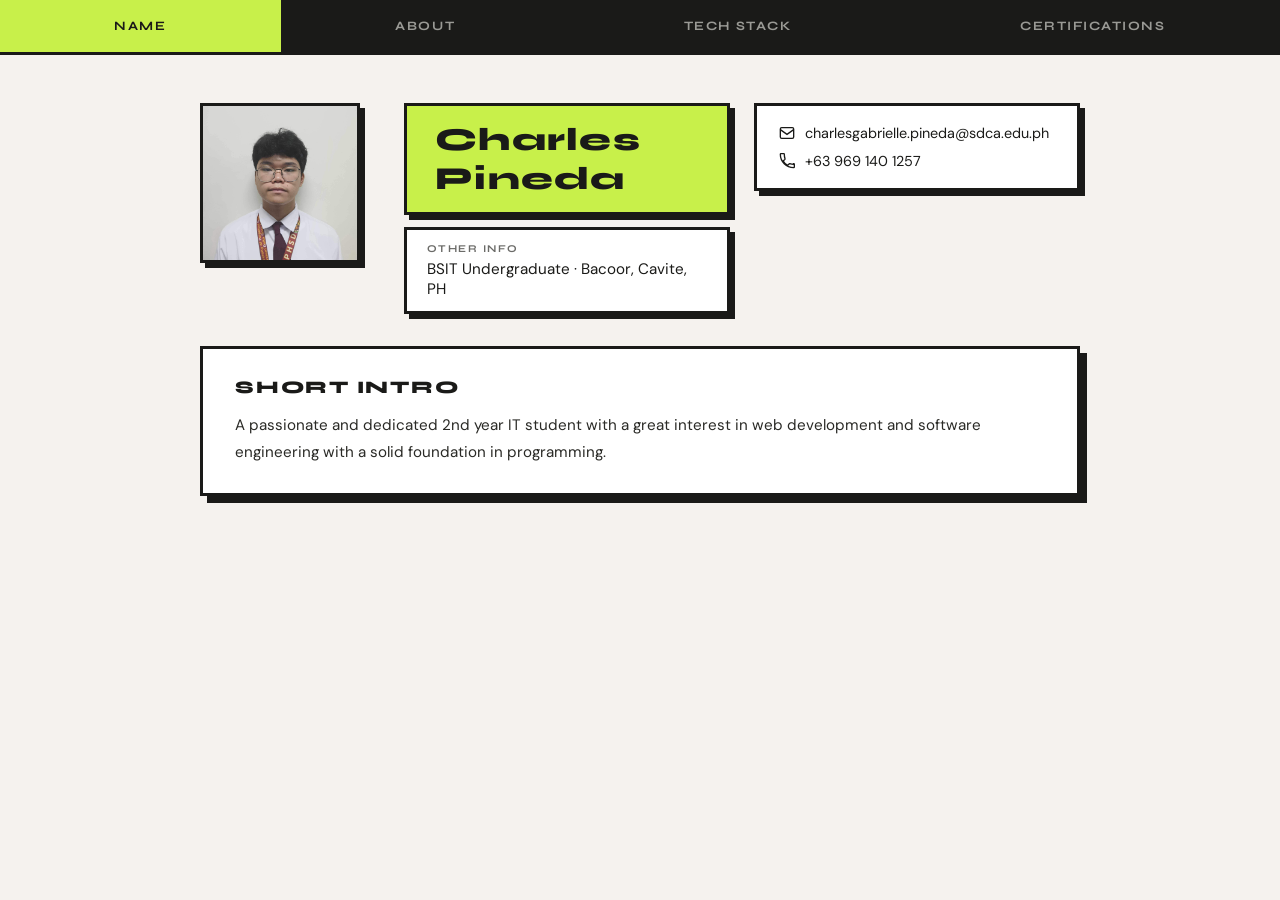
==== index.html @ b673ddb1 "Placing temporary placeholders for each file" ====
<!DOCTYPE html>
<html lang="en">
<head>
  <meta charset="UTF-8" />
  <meta name="viewport" content="width=device-width, initial-scale=1.0"/>
  <title>Charles Pineda | Portfolio</title>
  <link href="https://fonts.googleapis.com/css2?family=Syne:wght@400;600;700;800&family=DM+Sans:wght@300;400;500&display=swap" rel="stylesheet"/>
  <style>
    *, *::before, *::after { box-sizing: border-box; margin: 0; padding: 0; }

    :root {
      --bg: #f5f2ee;
      --ink: #1a1a18;
      --accent: #c8f04a;
      --accent2: #ff6b35;
      --card-bg: #ffffff;
      --border: #1a1a18;
      --muted: #6b6b68;
      --shadow: 5px 5px 0px #1a1a18;
    }

    body {
      font-family: 'DM Sans', sans-serif;
      background: var(--bg);
      color: var(--ink);
      min-height: 100vh;
    }

    /* NAV */
    nav {
      background: var(--ink);
      border-bottom: 3px solid var(--ink);
      display: flex;
      flex-wrap: wrap; /* ← allows wrapping on small screens */
      position: sticky;
      top: 0;
      z-index: 100;
    }

    nav a {
      font-family: 'Syne', sans-serif;
      font-weight: 700;
      font-size: 0.8rem;
      letter-spacing: 0.12em;
      text-transform: uppercase;
      background: none;
      border: none;
      color: #9a9a95;
      padding: 18px 32px;
      cursor: pointer;
      transition: background 0.2s, color 0.2s;
      position: relative;
      text-decoration: none;
      display: inline-block;
      flex: 1 1 auto; /* ← links grow/shrink evenly */
      text-align: center;
    }

    nav a::after {
      content: '';
      position: absolute;
      bottom: 0; left: 0; right: 0;
      height: 3px;
      background: var(--accent);
      transform: scaleX(0);
      transition: transform 0.2s;
    }

    nav a:hover { color: #ffffff; }
    nav a:hover::after { transform: scaleX(1); }

    nav a.active {
      color: var(--ink);
      background: var(--accent);
    }
    nav a.active::after { display: none; }

    /* PAGES */
    .page { display: none; padding: 48px 40px; max-width: 960px; margin: 0 auto; }
    .page.active { display: block; animation: fadeUp 0.35s ease; }

    @keyframes fadeUp {
      from { opacity: 0; transform: translateY(16px); }
      to   { opacity: 1; transform: translateY(0); }
    }

    /* PROFILE HEADER */
    .profile-header {
      display: grid;
      grid-template-columns: 180px 1fr 1fr;
      gap: 24px;
      align-items: start;
      margin-bottom: 32px;
    }

    .photo-box {
      width: 160px;
      height: 160px;
      border: 3px solid var(--border);
      background: #ddd;
      position: relative;
      overflow: hidden;
      box-shadow: var(--shadow);
    }

    .photo-box img {
      width: 100%; height: 100%;
      object-fit: cover;
      display: block;
    }

    .photo-placeholder {
      width: 100%; height: 100%;
      display: flex; align-items: center; justify-content: center;
      background: #e5e2de;
    }

    .photo-placeholder svg { width: 80px; height: 80px; opacity: 0.35; }

    .name-block {
      display: flex;
      flex-direction: column;
      gap: 12px;
    }

    .name-pill {
      background: var(--accent);
      border: 3px solid var(--border);
      box-shadow: var(--shadow);
      padding: 14px 28px;
      display: inline-block;
    }

    .name-pill h1 {
      font-family: 'Syne', sans-serif;
      font-weight: 800;
      font-size: 2rem;
      letter-spacing: 0.04em;
    }

    .other-pill {
      border: 3px solid var(--border);
      background: var(--card-bg);
      padding: 12px 20px;
      box-shadow: var(--shadow);
    }

    .other-pill .label {
      font-family: 'Syne', sans-serif;
      font-weight: 700;
      font-size: 0.65rem;
      letter-spacing: 0.14em;
      text-transform: uppercase;
      color: var(--muted);
      margin-bottom: 4px;
    }

    .other-pill p { font-size: 0.95rem; }

    .contact-card {
      border: 3px solid var(--border);
      background: var(--card-bg);
      box-shadow: var(--shadow);
      padding: 18px 22px;
      display: flex;
      flex-direction: column;
      gap: 10px;
    }

    .contact-row {
      display: flex;
      align-items: center;
      gap: 10px;
      font-size: 0.9rem;
    }

    .contact-row svg { flex-shrink: 0; }

    /* INTRO */
    .intro-box {
      border: 3px solid var(--border);
      background: var(--card-bg);
      box-shadow: 7px 7px 0px var(--ink);
      padding: 28px 32px;
      margin-bottom: 0;
    }

    .intro-box h2 {
      font-family: 'Syne', sans-serif;
      font-weight: 800;
      font-size: 1.1rem;
      letter-spacing: 0.1em;
      text-transform: uppercase;
      margin-bottom: 14px;
    }

    .intro-box p {
      font-size: 0.95rem;
      line-height: 1.75;
      color: #2a2a26;
    }

    /* SECTION TITLES */
    .section-title {
      font-family: 'Syne', sans-serif;
      font-weight: 800;
      font-size: 1.05rem;
      letter-spacing: 0.1em;
      text-transform: uppercase;
      border-bottom: 3px solid var(--border);
      padding-bottom: 10px;
      margin-bottom: 24px;
    }

    /* STACK GRID */
    .stack-grid {
      display: grid;
      grid-template-columns: repeat(auto-fill, minmax(120px, 1fr));
      gap: 14px;
      margin-bottom: 32px;
    }

    .stack-item {
      border: 3px solid var(--border);
      background: var(--card-bg);
      box-shadow: 4px 4px 0 var(--border);
      padding: 16px 12px;
      text-align: center;
      font-family: 'Syne', sans-serif;
      font-weight: 700;
      font-size: 0.78rem;
      letter-spacing: 0.08em;
      transition: transform 0.15s, box-shadow 0.15s;
    }

    .stack-item:hover {
      transform: translate(-2px, -2px);
      box-shadow: 6px 6px 0 var(--border);
    }

    .stack-icon { font-size: 1.6rem; margin-bottom: 6px; }

    /* CERTS */
    .cert-list { display: flex; flex-direction: column; gap: 16px; }

    .cert-card {
      border: 3px solid var(--border);
      background: var(--card-bg);
      box-shadow: 5px 5px 0 var(--border);
      padding: 20px 24px;
      display: flex;
      align-items: center;
      gap: 18px;
      transition: transform 0.15s;
    }

    .cert-card:hover { transform: translate(-2px, -2px); }

    .cert-badge {
      width: 48px; height: 48px;
      background: var(--accent);
      border: 2px solid var(--border);
      display: flex; align-items: center; justify-content: center;
      font-size: 1.4rem;
      flex-shrink: 0;
    }

    .cert-info h3 {
      font-family: 'Syne', sans-serif;
      font-weight: 700;
      font-size: 0.95rem;
      margin-bottom: 3px;
    }

    .cert-info p { font-size: 0.82rem; color: var(--muted); }

    /* ABOUT GRID */
    .about-grid {
      display: grid;
      grid-template-columns: 1fr 1fr;
      gap: 20px;
    }

    .about-card {
      border: 3px solid var(--border);
      background: var(--card-bg);
      box-shadow: 5px 5px 0 var(--border);
      padding: 24px;
    }

    .about-card h3 {
      font-family: 'Syne', sans-serif;
      font-weight: 700;
      font-size: 0.85rem;
      letter-spacing: 0.1em;
      text-transform: uppercase;
      color: var(--muted);
      margin-bottom: 10px;
    }

    .about-card p { font-size: 0.92rem; line-height: 1.7; }

    .highlight-block {
      border: 3px solid var(--border);
      background: var(--accent);
      box-shadow: 5px 5px 0 var(--border);
      padding: 24px;
      margin-bottom: 20px;
    }

    .highlight-block p {
      font-family: 'Syne', sans-serif;
      font-weight: 600;
      font-size: 1.1rem;
      line-height: 1.6;
    }

    /* =====================
       MOBILE BREAKPOINTS
    ===================== */

    /* Tablet / mid-size */
    @media (max-width: 760px) {
      .profile-header {
        grid-template-columns: 1fr 1fr;
        grid-template-rows: auto auto;
      }

      .photo-box {
        grid-column: 1 / -1; /* full width on its own row */
        width: 120px;
        height: 120px;
      }

      .name-pill h1 { font-size: 1.6rem; }
      .page { padding: 32px 24px; }
      .about-grid { grid-template-columns: 1fr; }
    }

    /* Phone */
    @media (max-width: 540px) {
      .profile-header {
        grid-template-columns: 1fr;
      }

      .photo-box {
        width: 110px;
        height: 110px;
      }

      .name-pill h1 { font-size: 1.35rem; }
      .name-pill { padding: 10px 16px; }
      .other-pill { padding: 10px 14px; }

      .contact-card { padding: 14px 16px; }
      .contact-row { font-size: 0.82rem; word-break: break-all; }

      .intro-box { padding: 20px 18px; }
      .page { padding: 20px 14px; }

      nav a {
        padding: 14px 12px;
        font-size: 0.7rem;
        letter-spacing: 0.07em;
      }

      .stack-grid {
        grid-template-columns: repeat(auto-fill, minmax(90px, 1fr));
        gap: 10px;
      }

      .cert-card { padding: 14px 16px; gap: 12px; }
      .cert-info h3 { font-size: 0.88rem; }

      .highlight-block p { font-size: 0.95rem; }
    }

    [contenteditable]:focus { outline: 3px dashed var(--accent2); outline-offset: 2px; }
  </style>
</head>
<body>

  <nav role="navigation">
    <a href="#" class="active">Name</a>
    <a href="about.html">About</a>
    <a href="techstack.html">Tech Stack</a>
    <a href="certification.html">Certifications</a>
  </nav>

  <div class="page active">
    <div class="profile-header">

      <div class="photo-box">
        <img src="aaaadsdw.jfif" alt="Profile photo">
      </div>

      <div class="name-block">
        <div class="name-pill">
          <h1>Charles Pineda</h1>
        </div>
        <div class="other-pill">
          <div class="label">Other Info</div>
          <p>BSIT Undergraduate · Bacoor, Cavite, PH</p>
        </div>
      </div>

      <div class="contact-card">
        <div class="contact-row">
          <svg width="16" height="16" fill="none" viewBox="0 0 24 24" stroke="#1a1a18" stroke-width="2">
            <rect x="2" y="4" width="20" height="16" rx="2"/><path d="M2 7l10 7 10-7"/>
          </svg>
          <span>charlesgabrielle.pineda@sdca.edu.ph</span>
        </div>
        <div class="contact-row">
          <svg width="16" height="16" fill="none" viewBox="0 0 24 24" stroke="#1a1a18" stroke-width="2">
            <path d="M22 16.9a19.2 19.2 0 01-5.7-.9 1 1 0 00-.9.2l-2.4 2.4a15.1 15.1 0 01-6.6-6.6l2.4-2.4a1 1 0 00.2-.9A19.2 19.2 0 018 2a1 1 0 00-1-1H3a1 1 0 00-1 1 20 20 0 0020 20 1 1 0 001-1v-4a1 1 0 00-1-1z"/>
          </svg>
          <span>+63 969 140 1257</span>
        </div>
      </div>

    </div>

    <div class="intro-box">
      <h2>Short Intro</h2>
      <p>
        A passionate and dedicated 2nd year IT student with a great interest in web development and software engineering with a solid foundation in programming.
      </p>
    </div>
  </div>

</body>
</html>
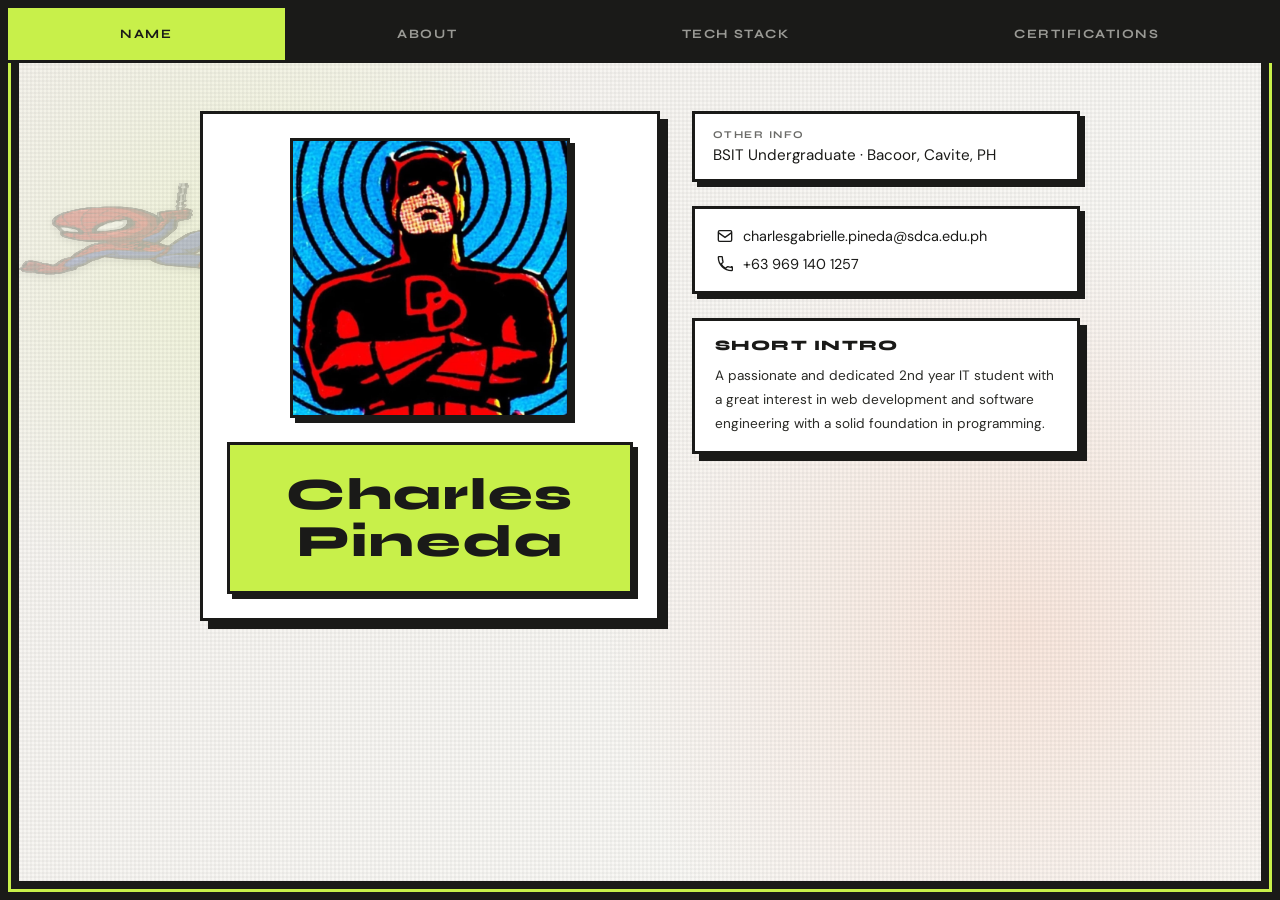
==== commit e29b729e: "change page layouts and added background animation" ====
--- a/index.html
+++ b/index.html
@@ -21,9 +21,27 @@
 
     body {
       font-family: 'DM Sans', sans-serif;
-      background: var(--bg);
+      background: 
+        repeating-linear-gradient(0deg, transparent, transparent 2px, rgba(0,0,0,0.03) 2px, rgba(0,0,0,0.03) 4px),
+        repeating-linear-gradient(90deg, transparent, transparent 2px, rgba(0,0,0,0.03) 2px, rgba(0,0,0,0.03) 4px),
+        radial-gradient(circle at 20% 30%, rgba(200,240,74,0.15), transparent 30%),
+        radial-gradient(circle at 80% 70%, rgba(255,107,53,0.12), transparent 35%),
+        linear-gradient(135deg, #f5f2ee 0%, #fafaf7 100%);
+      background-size: 100% 100%, 100% 100%, 100% 100%, 100% 100%, 100% 100%;
       color: var(--ink);
       min-height: 100vh;
+      overflow-x: hidden;
+      position: relative;
+      border: 8px solid var(--ink);
+      box-shadow: inset 0 0 0 3px var(--accent), inset 0 0 0 11px var(--ink);
+    }
+
+
+
+    nav,
+    .page {
+      position: relative;
+      z-index: 1;
     }
 
     /* NAV */
@@ -31,7 +49,7 @@
       background: var(--ink);
       border-bottom: 3px solid var(--ink);
       display: flex;
-      flex-wrap: wrap; /* ← allows wrapping on small screens */
+      flex-wrap: nowrap;
       position: sticky;
       top: 0;
       z-index: 100;
@@ -52,7 +70,7 @@
       position: relative;
       text-decoration: none;
       display: inline-block;
-      flex: 1 1 auto; /* ← links grow/shrink evenly */
+      flex: 1 1 auto; 
       text-align: center;
     }
 
@@ -87,15 +105,30 @@
     /* PROFILE HEADER */
     .profile-header {
       display: grid;
-      grid-template-columns: 180px 1fr 1fr;
+      grid-template-columns: minmax(320px, 460px) 1fr;
+      gap: 32px;
+      align-items: start;
+      margin-bottom: 40px;
+    }
+
+    .profile-sidebar,
+    .right-column {
+      display: flex;
+      flex-direction: column;
       gap: 24px;
-      align-items: start;
-      margin-bottom: 32px;
+    }
+
+    .profile-sidebar {
+      align-items: center;
+      padding: 24px;
+      background: var(--card-bg);
+      border: 3px solid var(--border);
+      box-shadow: 8px 8px 0 var(--border);
     }
 
     .photo-box {
-      width: 160px;
-      height: 160px;
+      width: 280px;
+      height: 280px;
       border: 3px solid var(--border);
       background: #ddd;
       position: relative;
@@ -115,33 +148,34 @@
       background: #e5e2de;
     }
 
-    .photo-placeholder svg { width: 80px; height: 80px; opacity: 0.35; }
-
-    .name-block {
-      display: flex;
-      flex-direction: column;
-      gap: 12px;
-    }
+    .photo-placeholder svg { width: 100px; height: 100px; opacity: 0.35; }
 
     .name-pill {
+      width: 100%;
+      min-width: 0;
+      text-align: center;
       background: var(--accent);
       border: 3px solid var(--border);
       box-shadow: var(--shadow);
-      padding: 14px 28px;
-      display: inline-block;
+      padding: 26px 26px;
+      margin-left: 0;
+      white-space: normal;
+      word-break: break-word;
     }
 
     .name-pill h1 {
       font-family: 'Syne', sans-serif;
       font-weight: 800;
-      font-size: 2rem;
+      font-size: 2.8rem;
+      line-height: 1.05;
       letter-spacing: 0.04em;
+      margin: 0;
     }
 
     .other-pill {
       border: 3px solid var(--border);
       background: var(--card-bg);
-      padding: 12px 20px;
+      padding: 14px 18px;
       box-shadow: var(--shadow);
     }
 
@@ -181,21 +215,23 @@
       border: 3px solid var(--border);
       background: var(--card-bg);
       box-shadow: 7px 7px 0px var(--ink);
-      padding: 28px 32px;
+      padding: 16px 20px;
       margin-bottom: 0;
+      width: 100%;
+      margin-left: 0;
     }
 
     .intro-box h2 {
       font-family: 'Syne', sans-serif;
       font-weight: 800;
-      font-size: 1.1rem;
+      font-size: 0.9rem;
       letter-spacing: 0.1em;
       text-transform: uppercase;
-      margin-bottom: 14px;
+      margin-bottom: 10px;
     }
 
     .intro-box p {
-      font-size: 0.95rem;
+      font-size: 0.85rem;
       line-height: 1.75;
       color: #2a2a26;
     }
@@ -322,17 +358,34 @@
     /* Tablet / mid-size */
     @media (max-width: 760px) {
       .profile-header {
-        grid-template-columns: 1fr 1fr;
-        grid-template-rows: auto auto;
+        grid-template-columns: 1fr;
+        grid-template-rows: none;
+        justify-items: center;
+      }
+
+      .profile-sidebar,
+      .info-column,
+      .right-column {
+        align-items: center;
+        width: 100%;
+        max-width: 560px;
+        margin: 0 auto;
       }
 
       .photo-box {
-        grid-column: 1 / -1; /* full width on its own row */
-        width: 120px;
-        height: 120px;
-      }
-
-      .name-pill h1 { font-size: 1.6rem; }
+        width: 180px;
+        height: 180px;
+      }
+
+      .name-pill,
+      .other-pill,
+      .contact-card,
+      .intro-box {
+        width: 100%;
+        max-width: 100%;
+      }
+
+      .name-pill h1 { font-size: 2rem; }
       .page { padding: 32px 24px; }
       .about-grid { grid-template-columns: 1fr; }
     }
@@ -341,21 +394,42 @@
     @media (max-width: 540px) {
       .profile-header {
         grid-template-columns: 1fr;
+        justify-items: center;
+      }
+
+      .profile-sidebar,
+      .info-column,
+      .right-column {
+        align-items: center;
+        width: 100%;
+        max-width: 520px;
+        margin: 0 auto;
       }
 
       .photo-box {
-        width: 110px;
-        height: 110px;
-      }
-
-      .name-pill h1 { font-size: 1.35rem; }
-      .name-pill { padding: 10px 16px; }
-      .other-pill { padding: 10px 14px; }
+        width: 150px;
+        height: 150px;
+      }
+
+      .name-pill,
+      .other-pill,
+      .contact-card,
+      .intro-box {
+        width: 100%;
+        max-width: 100%;
+      }
+
+      .name-pill {
+        padding: 14px 18px;
+      }
+
+      .name-pill h1 { font-size: 1.9rem; }
+      .other-pill { padding: 12px 14px; }
 
       .contact-card { padding: 14px 16px; }
       .contact-row { font-size: 0.82rem; word-break: break-all; }
 
-      .intro-box { padding: 20px 18px; }
+      .intro-box { padding: 14px 16px; }
       .page { padding: 20px 14px; }
 
       nav a {
@@ -376,7 +450,21 @@
     }
 
     [contenteditable]:focus { outline: 3px dashed var(--accent2); outline-offset: 2px; }
+
+    /* Spider-Man swinging across page */
+    .spider-swing {
+      animation: swingAcross 12s linear infinite;
+    }
+
+    @keyframes swingAcross {
+      0% { left: -350px; top: 10%; transform: rotate(-10deg) scaleX(1); }
+      25% { left: 20%; top: 15%; transform: rotate(5deg) scaleX(1); }
+      50% { left: 50%; top: 25%; transform: rotate(0deg) scaleX(1.1); }
+      75% { left: 80%; top: 18%; transform: rotate(-5deg) scaleX(1); }
+      100% { left: 110%; top: 10%; transform: rotate(-10deg) scaleX(1); }
+    }
   </style>
+
 </head>
 <body>
 
@@ -387,47 +475,54 @@
     <a href="certification.html">Certifications</a>
   </nav>
 
+<img src="spiderswing.svg" class="spider-swing" alt="Spider swinging animation" style="position: fixed; top: 20%; left: 0; width: 300px; height: 100px; pointer-events: none; opacity: 0.25; filter: drop-shadow(0 2px 4px rgba(0,0,0,0.3)); z-index: 0; animation: swingAcross 8s linear infinite; will-change: transform;">
+
+
   <div class="page active">
     <div class="profile-header">
 
-      <div class="photo-box">
-        <img src="aaaadsdw.jfif" alt="Profile photo">
-      </div>
-
-      <div class="name-block">
+      <div class="profile-sidebar">
+        <div class="photo-box">
+          <img src="daredeviill.jfif" alt="Profile photo">
+        </div>
         <div class="name-pill">
           <h1>Charles Pineda</h1>
         </div>
+      </div>
+
+      <div class="right-column">
         <div class="other-pill">
           <div class="label">Other Info</div>
           <p>BSIT Undergraduate · Bacoor, Cavite, PH</p>
         </div>
-      </div>
-
-      <div class="contact-card">
-        <div class="contact-row">
-          <svg width="16" height="16" fill="none" viewBox="0 0 24 24" stroke="#1a1a18" stroke-width="2">
-            <rect x="2" y="4" width="20" height="16" rx="2"/><path d="M2 7l10 7 10-7"/>
-          </svg>
-          <span>charlesgabrielle.pineda@sdca.edu.ph</span>
+
+        <div class="contact-card">
+          <div class="contact-row">
+            <svg width="16" height="16" fill="none" viewBox="0 0 24 24" stroke="#1a1a18" stroke-width="2">
+              <rect x="2" y="4" width="20" height="16" rx="2"/><path d="M2 7l10 7 10-7"/>
+            </svg>
+            <span>charlesgabrielle.pineda@sdca.edu.ph</span>
+          </div>
+          <div class="contact-row">
+            <svg width="16" height="16" fill="none" viewBox="0 0 24 24" stroke="#1a1a18" stroke-width="2">
+              <path d="M22 16.9a19.2 19.2 0 01-5.7-.9 1 1 0 00-.9.2l-2.4 2.4a15.1 15.1 0 01-6.6-6.6l2.4-2.4a1 1 0 00.2-.9A19.2 19.2 0 018 2a1 1 0 00-1-1H3a1 1 0 00-1 1 20 20 0 0020 20 1 1 0 001-1v-4a1 1 0 00-1-1z"/>
+            </svg>
+            <span>+63 969 140 1257</span>
+          </div>
         </div>
-        <div class="contact-row">
-          <svg width="16" height="16" fill="none" viewBox="0 0 24 24" stroke="#1a1a18" stroke-width="2">
-            <path d="M22 16.9a19.2 19.2 0 01-5.7-.9 1 1 0 00-.9.2l-2.4 2.4a15.1 15.1 0 01-6.6-6.6l2.4-2.4a1 1 0 00.2-.9A19.2 19.2 0 018 2a1 1 0 00-1-1H3a1 1 0 00-1 1 20 20 0 0020 20 1 1 0 001-1v-4a1 1 0 00-1-1z"/>
-          </svg>
-          <span>+63 969 140 1257</span>
+
+        <div class="intro-box">
+          <h2>Short Intro</h2>
+          <p>
+            A passionate and dedicated 2nd year IT student with a great interest in web development and software engineering with a solid foundation in programming.
+          </p>
         </div>
       </div>
 
     </div>
 
-    <div class="intro-box">
-      <h2>Short Intro</h2>
-      <p>
-        A passionate and dedicated 2nd year IT student with a great interest in web development and software engineering with a solid foundation in programming.
-      </p>
-    </div>
   </div>
+
 
 </body>
 </html>
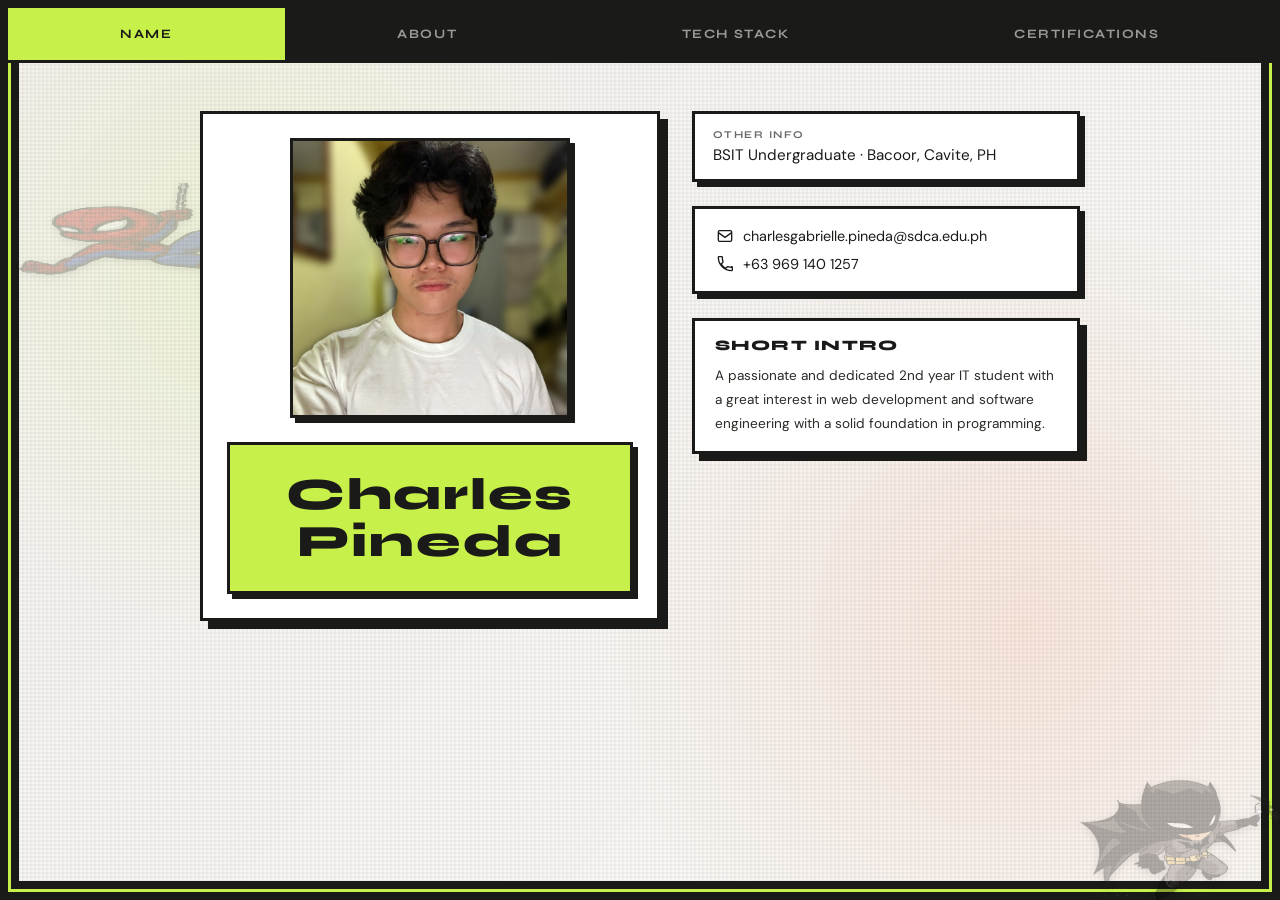
==== commit 1e54fc7f: "information and additional icons" ====
--- a/index.html
+++ b/index.html
@@ -5,466 +5,7 @@
   <meta name="viewport" content="width=device-width, initial-scale=1.0"/>
   <title>Charles Pineda | Portfolio</title>
   <link href="https://fonts.googleapis.com/css2?family=Syne:wght@400;600;700;800&family=DM+Sans:wght@300;400;500&display=swap" rel="stylesheet"/>
-  <style>
-    *, *::before, *::after { box-sizing: border-box; margin: 0; padding: 0; }
-
-    :root {
-      --bg: #f5f2ee;
-      --ink: #1a1a18;
-      --accent: #c8f04a;
-      --accent2: #ff6b35;
-      --card-bg: #ffffff;
-      --border: #1a1a18;
-      --muted: #6b6b68;
-      --shadow: 5px 5px 0px #1a1a18;
-    }
-
-    body {
-      font-family: 'DM Sans', sans-serif;
-      background: 
-        repeating-linear-gradient(0deg, transparent, transparent 2px, rgba(0,0,0,0.03) 2px, rgba(0,0,0,0.03) 4px),
-        repeating-linear-gradient(90deg, transparent, transparent 2px, rgba(0,0,0,0.03) 2px, rgba(0,0,0,0.03) 4px),
-        radial-gradient(circle at 20% 30%, rgba(200,240,74,0.15), transparent 30%),
-        radial-gradient(circle at 80% 70%, rgba(255,107,53,0.12), transparent 35%),
-        linear-gradient(135deg, #f5f2ee 0%, #fafaf7 100%);
-      background-size: 100% 100%, 100% 100%, 100% 100%, 100% 100%, 100% 100%;
-      color: var(--ink);
-      min-height: 100vh;
-      overflow-x: hidden;
-      position: relative;
-      border: 8px solid var(--ink);
-      box-shadow: inset 0 0 0 3px var(--accent), inset 0 0 0 11px var(--ink);
-    }
-
-
-
-    nav,
-    .page {
-      position: relative;
-      z-index: 1;
-    }
-
-    /* NAV */
-    nav {
-      background: var(--ink);
-      border-bottom: 3px solid var(--ink);
-      display: flex;
-      flex-wrap: nowrap;
-      position: sticky;
-      top: 0;
-      z-index: 100;
-    }
-
-    nav a {
-      font-family: 'Syne', sans-serif;
-      font-weight: 700;
-      font-size: 0.8rem;
-      letter-spacing: 0.12em;
-      text-transform: uppercase;
-      background: none;
-      border: none;
-      color: #9a9a95;
-      padding: 18px 32px;
-      cursor: pointer;
-      transition: background 0.2s, color 0.2s;
-      position: relative;
-      text-decoration: none;
-      display: inline-block;
-      flex: 1 1 auto; 
-      text-align: center;
-    }
-
-    nav a::after {
-      content: '';
-      position: absolute;
-      bottom: 0; left: 0; right: 0;
-      height: 3px;
-      background: var(--accent);
-      transform: scaleX(0);
-      transition: transform 0.2s;
-    }
-
-    nav a:hover { color: #ffffff; }
-    nav a:hover::after { transform: scaleX(1); }
-
-    nav a.active {
-      color: var(--ink);
-      background: var(--accent);
-    }
-    nav a.active::after { display: none; }
-
-    /* PAGES */
-    .page { display: none; padding: 48px 40px; max-width: 960px; margin: 0 auto; }
-    .page.active { display: block; animation: fadeUp 0.35s ease; }
-
-    @keyframes fadeUp {
-      from { opacity: 0; transform: translateY(16px); }
-      to   { opacity: 1; transform: translateY(0); }
-    }
-
-    /* PROFILE HEADER */
-    .profile-header {
-      display: grid;
-      grid-template-columns: minmax(320px, 460px) 1fr;
-      gap: 32px;
-      align-items: start;
-      margin-bottom: 40px;
-    }
-
-    .profile-sidebar,
-    .right-column {
-      display: flex;
-      flex-direction: column;
-      gap: 24px;
-    }
-
-    .profile-sidebar {
-      align-items: center;
-      padding: 24px;
-      background: var(--card-bg);
-      border: 3px solid var(--border);
-      box-shadow: 8px 8px 0 var(--border);
-    }
-
-    .photo-box {
-      width: 280px;
-      height: 280px;
-      border: 3px solid var(--border);
-      background: #ddd;
-      position: relative;
-      overflow: hidden;
-      box-shadow: var(--shadow);
-    }
-
-    .photo-box img {
-      width: 100%; height: 100%;
-      object-fit: cover;
-      display: block;
-    }
-
-    .photo-placeholder {
-      width: 100%; height: 100%;
-      display: flex; align-items: center; justify-content: center;
-      background: #e5e2de;
-    }
-
-    .photo-placeholder svg { width: 100px; height: 100px; opacity: 0.35; }
-
-    .name-pill {
-      width: 100%;
-      min-width: 0;
-      text-align: center;
-      background: var(--accent);
-      border: 3px solid var(--border);
-      box-shadow: var(--shadow);
-      padding: 26px 26px;
-      margin-left: 0;
-      white-space: normal;
-      word-break: break-word;
-    }
-
-    .name-pill h1 {
-      font-family: 'Syne', sans-serif;
-      font-weight: 800;
-      font-size: 2.8rem;
-      line-height: 1.05;
-      letter-spacing: 0.04em;
-      margin: 0;
-    }
-
-    .other-pill {
-      border: 3px solid var(--border);
-      background: var(--card-bg);
-      padding: 14px 18px;
-      box-shadow: var(--shadow);
-    }
-
-    .other-pill .label {
-      font-family: 'Syne', sans-serif;
-      font-weight: 700;
-      font-size: 0.65rem;
-      letter-spacing: 0.14em;
-      text-transform: uppercase;
-      color: var(--muted);
-      margin-bottom: 4px;
-    }
-
-    .other-pill p { font-size: 0.95rem; }
-
-    .contact-card {
-      border: 3px solid var(--border);
-      background: var(--card-bg);
-      box-shadow: var(--shadow);
-      padding: 18px 22px;
-      display: flex;
-      flex-direction: column;
-      gap: 10px;
-    }
-
-    .contact-row {
-      display: flex;
-      align-items: center;
-      gap: 10px;
-      font-size: 0.9rem;
-    }
-
-    .contact-row svg { flex-shrink: 0; }
-
-    /* INTRO */
-    .intro-box {
-      border: 3px solid var(--border);
-      background: var(--card-bg);
-      box-shadow: 7px 7px 0px var(--ink);
-      padding: 16px 20px;
-      margin-bottom: 0;
-      width: 100%;
-      margin-left: 0;
-    }
-
-    .intro-box h2 {
-      font-family: 'Syne', sans-serif;
-      font-weight: 800;
-      font-size: 0.9rem;
-      letter-spacing: 0.1em;
-      text-transform: uppercase;
-      margin-bottom: 10px;
-    }
-
-    .intro-box p {
-      font-size: 0.85rem;
-      line-height: 1.75;
-      color: #2a2a26;
-    }
-
-    /* SECTION TITLES */
-    .section-title {
-      font-family: 'Syne', sans-serif;
-      font-weight: 800;
-      font-size: 1.05rem;
-      letter-spacing: 0.1em;
-      text-transform: uppercase;
-      border-bottom: 3px solid var(--border);
-      padding-bottom: 10px;
-      margin-bottom: 24px;
-    }
-
-    /* STACK GRID */
-    .stack-grid {
-      display: grid;
-      grid-template-columns: repeat(auto-fill, minmax(120px, 1fr));
-      gap: 14px;
-      margin-bottom: 32px;
-    }
-
-    .stack-item {
-      border: 3px solid var(--border);
-      background: var(--card-bg);
-      box-shadow: 4px 4px 0 var(--border);
-      padding: 16px 12px;
-      text-align: center;
-      font-family: 'Syne', sans-serif;
-      font-weight: 700;
-      font-size: 0.78rem;
-      letter-spacing: 0.08em;
-      transition: transform 0.15s, box-shadow 0.15s;
-    }
-
-    .stack-item:hover {
-      transform: translate(-2px, -2px);
-      box-shadow: 6px 6px 0 var(--border);
-    }
-
-    .stack-icon { font-size: 1.6rem; margin-bottom: 6px; }
-
-    /* CERTS */
-    .cert-list { display: flex; flex-direction: column; gap: 16px; }
-
-    .cert-card {
-      border: 3px solid var(--border);
-      background: var(--card-bg);
-      box-shadow: 5px 5px 0 var(--border);
-      padding: 20px 24px;
-      display: flex;
-      align-items: center;
-      gap: 18px;
-      transition: transform 0.15s;
-    }
-
-    .cert-card:hover { transform: translate(-2px, -2px); }
-
-    .cert-badge {
-      width: 48px; height: 48px;
-      background: var(--accent);
-      border: 2px solid var(--border);
-      display: flex; align-items: center; justify-content: center;
-      font-size: 1.4rem;
-      flex-shrink: 0;
-    }
-
-    .cert-info h3 {
-      font-family: 'Syne', sans-serif;
-      font-weight: 700;
-      font-size: 0.95rem;
-      margin-bottom: 3px;
-    }
-
-    .cert-info p { font-size: 0.82rem; color: var(--muted); }
-
-    /* ABOUT GRID */
-    .about-grid {
-      display: grid;
-      grid-template-columns: 1fr 1fr;
-      gap: 20px;
-    }
-
-    .about-card {
-      border: 3px solid var(--border);
-      background: var(--card-bg);
-      box-shadow: 5px 5px 0 var(--border);
-      padding: 24px;
-    }
-
-    .about-card h3 {
-      font-family: 'Syne', sans-serif;
-      font-weight: 700;
-      font-size: 0.85rem;
-      letter-spacing: 0.1em;
-      text-transform: uppercase;
-      color: var(--muted);
-      margin-bottom: 10px;
-    }
-
-    .about-card p { font-size: 0.92rem; line-height: 1.7; }
-
-    .highlight-block {
-      border: 3px solid var(--border);
-      background: var(--accent);
-      box-shadow: 5px 5px 0 var(--border);
-      padding: 24px;
-      margin-bottom: 20px;
-    }
-
-    .highlight-block p {
-      font-family: 'Syne', sans-serif;
-      font-weight: 600;
-      font-size: 1.1rem;
-      line-height: 1.6;
-    }
-
-    /* =====================
-       MOBILE BREAKPOINTS
-    ===================== */
-
-    /* Tablet / mid-size */
-    @media (max-width: 760px) {
-      .profile-header {
-        grid-template-columns: 1fr;
-        grid-template-rows: none;
-        justify-items: center;
-      }
-
-      .profile-sidebar,
-      .info-column,
-      .right-column {
-        align-items: center;
-        width: 100%;
-        max-width: 560px;
-        margin: 0 auto;
-      }
-
-      .photo-box {
-        width: 180px;
-        height: 180px;
-      }
-
-      .name-pill,
-      .other-pill,
-      .contact-card,
-      .intro-box {
-        width: 100%;
-        max-width: 100%;
-      }
-
-      .name-pill h1 { font-size: 2rem; }
-      .page { padding: 32px 24px; }
-      .about-grid { grid-template-columns: 1fr; }
-    }
-
-    /* Phone */
-    @media (max-width: 540px) {
-      .profile-header {
-        grid-template-columns: 1fr;
-        justify-items: center;
-      }
-
-      .profile-sidebar,
-      .info-column,
-      .right-column {
-        align-items: center;
-        width: 100%;
-        max-width: 520px;
-        margin: 0 auto;
-      }
-
-      .photo-box {
-        width: 150px;
-        height: 150px;
-      }
-
-      .name-pill,
-      .other-pill,
-      .contact-card,
-      .intro-box {
-        width: 100%;
-        max-width: 100%;
-      }
-
-      .name-pill {
-        padding: 14px 18px;
-      }
-
-      .name-pill h1 { font-size: 1.9rem; }
-      .other-pill { padding: 12px 14px; }
-
-      .contact-card { padding: 14px 16px; }
-      .contact-row { font-size: 0.82rem; word-break: break-all; }
-
-      .intro-box { padding: 14px 16px; }
-      .page { padding: 20px 14px; }
-
-      nav a {
-        padding: 14px 12px;
-        font-size: 0.7rem;
-        letter-spacing: 0.07em;
-      }
-
-      .stack-grid {
-        grid-template-columns: repeat(auto-fill, minmax(90px, 1fr));
-        gap: 10px;
-      }
-
-      .cert-card { padding: 14px 16px; gap: 12px; }
-      .cert-info h3 { font-size: 0.88rem; }
-
-      .highlight-block p { font-size: 0.95rem; }
-    }
-
-    [contenteditable]:focus { outline: 3px dashed var(--accent2); outline-offset: 2px; }
-
-    /* Spider-Man swinging across page */
-    .spider-swing {
-      animation: swingAcross 12s linear infinite;
-    }
-
-    @keyframes swingAcross {
-      0% { left: -350px; top: 10%; transform: rotate(-10deg) scaleX(1); }
-      25% { left: 20%; top: 15%; transform: rotate(5deg) scaleX(1); }
-      50% { left: 50%; top: 25%; transform: rotate(0deg) scaleX(1.1); }
-      75% { left: 80%; top: 18%; transform: rotate(-5deg) scaleX(1); }
-      100% { left: 110%; top: 10%; transform: rotate(-10deg) scaleX(1); }
-    }
-  </style>
-
+  <link rel="stylesheet" href="style.css" />
 </head>
 <body>
 
@@ -475,15 +16,25 @@
     <a href="certification.html">Certifications</a>
   </nav>
 
-<img src="spiderswing.svg" class="spider-swing" alt="Spider swinging animation" style="position: fixed; top: 20%; left: 0; width: 300px; height: 100px; pointer-events: none; opacity: 0.25; filter: drop-shadow(0 2px 4px rgba(0,0,0,0.3)); z-index: 0; animation: swingAcross 8s linear infinite; will-change: transform;">
+  <img
+    src="spiderswing.svg"
+    class="spider-swing"
+    alt="Spider swinging animation"
+    style="position: fixed; top: 20%; left: 0; width: 300px; height: 100px; pointer-events: none; opacity: 0.25; filter: drop-shadow(0 2px 4px rgba(0,0,0,0.3)); z-index: 0; animation: swingAcross 8s linear infinite; will-change: transform;"
+  />
 
+  <img
+    src="batman.svg"
+    class="batman-glide"
+    alt="Batman gliding"
+    style="position: fixed; bottom: 0; right: 0; width: 200px; height: 120px; pointer-events: none; opacity: 0.3; filter: drop-shadow(0 2px 4px rgba(0,0,0,0.3)); z-index: 0; will-change: transform;"
+  />
 
   <div class="page active">
     <div class="profile-header">
-
       <div class="profile-sidebar">
         <div class="photo-box">
-          <img src="daredeviill.jfif" alt="Profile photo">
+          <img src="dsadds (1).jpg" alt="Profile photo">
         </div>
         <div class="name-pill">
           <h1>Charles Pineda</h1>
@@ -523,6 +74,6 @@
 
   </div>
 
+</body>
+</html>
 
-</body>
-</html>
--- a/style.css
+++ b/style.css
@@ -0,0 +1,557 @@
+*, *::before, *::after { box-sizing: border-box; margin: 0; padding: 0; }
+
+html,
+body {
+  width: 100%;
+  min-height: 100%;
+  margin: 0;
+  padding: 0;
+  overflow-x: hidden;
+}
+
+canvas {
+  position: fixed !important;
+  top: 0;
+  left: 0;
+  width: 100% !important;
+  height: 100% !important;
+  z-index: 0 !important;
+}
+
+body > * {
+  position: relative;
+  z-index: 1;
+}
+
+:root {
+  --bg: #f5f2ee;
+  --ink: #1a1a18;
+  --accent: #c8f04a;
+  --accent2: #ff6b35;
+  --card-bg: #ffffff;
+  --border: #1a1a18;
+  --muted: #6b6b68;
+  --shadow: 5px 5px 0px #1a1a18;
+}
+
+body {
+  font-family: 'DM Sans', sans-serif;
+  background: 
+    repeating-linear-gradient(0deg, transparent, transparent 2px, rgba(0,0,0,0.03) 2px, rgba(0,0,0,0.03) 4px),
+    repeating-linear-gradient(90deg, transparent, transparent 2px, rgba(0,0,0,0.03) 2px, rgba(0,0,0,0.03) 4px),
+    radial-gradient(circle at 20% 30%, rgba(200,240,74,0.15), transparent 30%),
+    radial-gradient(circle at 80% 70%, rgba(255,107,53,0.12), transparent 35%),
+    linear-gradient(135deg, #f5f2ee 0%, #fafaf7 100%);
+  background-size: 100% 100%, 100% 100%, 100% 100%, 100% 100%, 100% 100%;
+  color: var(--ink);
+  min-height: 100vh;
+  overflow-x: hidden;
+  position: relative;
+  border: 8px solid var(--ink);
+  box-shadow: inset 0 0 0 3px var(--accent), inset 0 0 0 11px var(--ink);
+}
+
+nav,
+.page {
+  position: relative;
+  z-index: 1;
+}
+
+nav {
+  background: var(--ink);
+  border-bottom: 3px solid var(--ink);
+  display: flex;
+  flex-wrap: nowrap;
+  position: sticky;
+  top: 0;
+  z-index: 100;
+}
+
+nav a {
+  font-family: 'Syne', sans-serif;
+  font-weight: 700;
+  font-size: 0.8rem;
+  letter-spacing: 0.12em;
+  text-transform: uppercase;
+  background: none;
+  border: none;
+  color: #9a9a95;
+  padding: 18px 32px;
+  cursor: pointer;
+  transition: background 0.2s, color 0.2s;
+  position: relative;
+  text-decoration: none;
+  display: inline-block;
+  flex: 1 1 auto;
+  text-align: center;
+}
+
+nav a::after {
+  content: '';
+  position: absolute;
+  bottom: 0; left: 0; right: 0;
+  height: 3px;
+  background: var(--accent);
+  transform: scaleX(0);
+  transition: transform 0.2s;
+}
+
+nav a:hover { color: #ffffff; }
+nav a:hover::after { transform: scaleX(1); }
+
+nav a.active {
+  color: var(--ink);
+  background: var(--accent);
+}
+nav a.active::after { display: none; }
+
+.page { display: none; padding: 48px 40px; max-width: 960px; margin: 0 auto; }
+.page.active { display: block; animation: fadeUp 0.35s ease; }
+
+@keyframes fadeUp {
+  from { opacity: 0; transform: translateY(16px); }
+  to   { opacity: 1; transform: translateY(0); }
+}
+
+.section-title {
+  font-family: 'Syne', sans-serif;
+  font-weight: 800;
+  font-size: 1.05rem;
+  letter-spacing: 0.1em;
+  text-transform: uppercase;
+  border-bottom: 3px solid var(--border);
+  padding-bottom: 10px;
+  margin-bottom: 24px;
+}
+
+.stack-grid {
+  display: grid;
+  grid-template-columns: repeat(auto-fill, minmax(120px, 1fr));
+  gap: 14px;
+  margin-bottom: 32px;
+}
+
+.stack-item {
+  display: flex;
+  flex-direction: column;
+  align-items: center;
+  gap: 10px;
+  border: 3px solid var(--border);
+  background: var(--card-bg);
+  box-shadow: 4px 4px 0 var(--border);
+  padding: 16px 12px;
+  text-align: center;
+  font-family: 'Syne', sans-serif;
+  font-weight: 700;
+  font-size: 0.78rem;
+  letter-spacing: 0.08em;
+  transition: transform 0.15s, box-shadow 0.15s;
+}
+
+.stack-item:hover {
+  transform: translate(-2px, -2px);
+  box-shadow: 6px 6px 0 var(--border);
+}
+
+.stack-icon {
+  display: inline-flex;
+  align-items: center;
+  justify-content: center;
+  height: 40px;
+  width: 40px;
+}
+
+.stack-icon img {
+  max-width: 100%;
+  max-height: 100%;
+  display: block;
+  margin: 0 auto;
+}
+
+/* PROFILE HEADER */
+.profile-header {
+  display: grid;
+  grid-template-columns: minmax(320px, 460px) 1fr;
+  gap: 32px;
+  align-items: start;
+  margin-bottom: 40px;
+}
+
+.profile-sidebar,
+.right-column {
+  display: flex;
+  flex-direction: column;
+  gap: 24px;
+}
+
+.profile-sidebar {
+  align-items: center;
+  padding: 24px;
+  background: var(--card-bg);
+  border: 3px solid var(--border);
+  box-shadow: 8px 8px 0 var(--border);
+}
+
+.photo-box {
+  width: 280px;
+  height: 280px;
+  border: 3px solid var(--border);
+  background: #ddd;
+  position: relative;
+  overflow: hidden;
+  box-shadow: var(--shadow);
+}
+
+.photo-box img {
+  width: 100%; height: 100%;
+  object-fit: cover;
+  display: block;
+}
+
+.photo-placeholder {
+  width: 100%; height: 100%;
+  display: flex; align-items: center; justify-content: center;
+  background: #e5e2de;
+}
+
+.photo-placeholder svg { width: 100px; height: 100px; opacity: 0.35; }
+
+.name-pill {
+  width: 100%;
+  min-width: 0;
+  text-align: center;
+  background: var(--accent);
+  border: 3px solid var(--border);
+  box-shadow: var(--shadow);
+  padding: 26px 26px;
+  margin-left: 0;
+  white-space: normal;
+  word-break: break-word;
+}
+
+.name-pill h1 {
+  font-family: 'Syne', sans-serif;
+  font-weight: 800;
+  font-size: 2.8rem;
+  line-height: 1.05;
+  letter-spacing: 0.04em;
+  margin: 0;
+}
+
+.other-pill {
+  border: 3px solid var(--border);
+  background: var(--card-bg);
+  padding: 14px 18px;
+  box-shadow: var(--shadow);
+}
+
+.other-pill .label {
+  font-family: 'Syne', sans-serif;
+  font-weight: 700;
+  font-size: 0.65rem;
+  letter-spacing: 0.14em;
+  text-transform: uppercase;
+  color: var(--muted);
+  margin-bottom: 4px;
+}
+
+.other-pill p { font-size: 0.95rem; }
+
+.contact-card {
+  border: 3px solid var(--border);
+  background: var(--card-bg);
+  box-shadow: var(--shadow);
+  padding: 18px 22px;
+  display: flex;
+  flex-direction: column;
+  gap: 10px;
+}
+
+.contact-row {
+  display: flex;
+  align-items: center;
+  gap: 10px;
+  font-size: 0.9rem;
+}
+
+.contact-row svg { flex-shrink: 0; }
+
+/* INTRO */
+.intro-box {
+  border: 3px solid var(--border);
+  background: var(--card-bg);
+  box-shadow: 7px 7px 0px var(--ink);
+  padding: 16px 20px;
+  margin-bottom: 0;
+  width: 100%;
+  margin-left: 0;
+}
+
+.intro-box h2 {
+  font-family: 'Syne', sans-serif;
+  font-weight: 800;
+  font-size: 0.9rem;
+  letter-spacing: 0.1em;
+  text-transform: uppercase;
+  margin-bottom: 10px;
+}
+
+.intro-box p {
+  font-size: 0.85rem;
+  line-height: 1.75;
+  color: #2a2a26;
+}
+
+/* CERTS */
+.cert-list { display: flex; flex-direction: column; gap: 16px; }
+
+.cert-card,
+.cert-card:link,
+.cert-card:visited {
+  border: 3px solid var(--border);
+  background: var(--card-bg);
+  box-shadow: 5px 5px 0 var(--border);
+  padding: 20px 24px;
+  display: flex;
+  align-items: center;
+  gap: 18px;
+  transition: transform 0.15s;
+  color: inherit;
+  text-decoration: none;
+}
+
+.cert-card:hover { transform: translate(-2px, -2px); }
+
+.cert-badge {
+  width: 48px; height: 48px;
+  background: var(--accent);
+  border: 2px solid var(--border);
+  display: flex; align-items: center; justify-content: center;
+  font-size: 1.4rem;
+  flex-shrink: 0;
+}
+
+.cert-info h3 {
+  font-family: 'Syne', sans-serif;
+  font-weight: 700;
+  font-size: 0.95rem;
+  margin-bottom: 3px;
+}
+
+.cert-info p { font-size: 0.82rem; color: var(--muted); }
+
+/* ABOUT GRID */
+.about-grid {
+  display: grid;
+  grid-template-columns: 1fr 1fr;
+  gap: 20px;
+}
+
+.about-card {
+  background: transparent;
+  border: none;
+  box-shadow: none;
+  padding: 24px;
+}
+
+.about-card h3 {
+  font-family: 'Syne', sans-serif;
+  font-weight: 700;
+  font-size: 0.85rem;
+  letter-spacing: 0.1em;
+  text-transform: uppercase;
+  color: var(--muted);
+  margin-bottom: 10px;
+}
+
+.about-card p { font-size: 0.92rem; line-height: 1.7; }
+
+.highlight-block {
+  border: 3px solid var(--border);
+  background: var(--accent);
+  box-shadow: 5px 5px 0 var(--border);
+  padding: 24px;
+  margin-bottom: 20px;
+}
+
+.highlight-block p {
+  font-family: 'Syne', sans-serif;
+  font-weight: 600;
+  font-size: 1.1rem;
+  line-height: 1.6;
+}
+
+[contenteditable]:focus { outline: 3px dashed var(--accent2); outline-offset: 2px; }
+
+/* Spider-Man swinging across page */
+.spider-swing {
+  animation: swingAcross 12s linear infinite;
+}
+
+@keyframes swingAcross {
+  0% { left: -350px; top: 10%; transform: rotate(-10deg) scaleX(1); }
+  25% { left: 20%; top: 15%; transform: rotate(5deg) scaleX(1); }
+  50% { left: 50%; top: 25%; transform: rotate(0deg) scaleX(1.1); }
+  75% { left: 80%; top: 18%; transform: rotate(-5deg) scaleX(1); }
+  100% { left: 110%; top: 10%; transform: rotate(-10deg) scaleX(1); }
+}
+
+/* Batman gliding */
+.batman-glide {
+  animation: batmanGlide 7s linear infinite;
+}
+
+@keyframes batmanGlide {
+  0% { right: -350px; top: 10%; transform: rotate(-10deg) scaleX(-1); }
+  25% { right: 20%; top: 15%; transform: rotate(5deg) scaleX(-1); }
+  50% { right: 50%; top: 25%; transform: rotate(0deg) scaleX(-1.1); }
+  75% { right: 80%; top: 18%; transform: rotate(-5deg) scaleX(-1); }
+  100% { right: 110%; top: 10%; transform: rotate(-10deg) scaleX(-1); }
+}
+
+
+/* =====================
+   MOBILE BREAKPOINTS
+===================== */
+@media (max-width: 760px) {
+  .profile-header {
+    grid-template-columns: 1fr;
+    grid-template-rows: none;
+    justify-items: center;
+  }
+
+  .profile-sidebar,
+  .info-column,
+  .right-column {
+    align-items: center;
+    width: 100%;
+    max-width: 560px;
+    margin: 0 auto;
+  }
+
+  .photo-box {
+    width: 180px;
+    height: 180px;
+  }
+
+  .name-pill,
+  .other-pill,
+  .contact-card,
+  .intro-box {
+    width: 100%;
+    max-width: 100%;
+  }
+
+  .name-pill h1 { font-size: 2rem; }
+  .page { padding: 32px 24px; }
+  .about-grid { grid-template-columns: 1fr; }
+}
+
+@media (max-width: 600px) {
+  nav {
+    position: fixed;
+    top: 0;
+    left: 0;
+    width: 100%;
+    z-index: 1000;
+  }
+
+  body {
+    padding-top: 72px;
+  }
+
+  .page { padding: 24px 16px; }
+
+  nav a {
+    padding: 14px 12px;
+    font-size: 0.7rem;
+    letter-spacing: 0.07em;
+  }
+
+  .stack-grid {
+    grid-template-columns: repeat(auto-fill, minmax(90px, 1fr));
+    gap: 10px;
+    margin-bottom: 24px;
+  }
+
+  .stack-item {
+    padding: 14px 8px;
+    font-size: 0.72rem;
+  }
+
+  .stack-icon { font-size: 1.4rem; }
+
+  .cert-card {
+    padding: 14px 16px;
+    gap: 12px;
+  }
+
+  .cert-badge {
+    width: 40px;
+    height: 40px;
+    font-size: 1.2rem;
+  }
+
+  .cert-info h3 { font-size: 0.88rem; }
+  .cert-info p { font-size: 0.78rem; }
+
+  .section-title { font-size: 0.9rem; margin-bottom: 16px; }
+
+  .about-grid {
+    grid-template-columns: 1fr;
+  }
+
+  .highlight-block {
+    padding: 18px 16px;
+  }
+
+  .highlight-block p {
+    font-size: 0.95rem;
+  }
+
+  .about-card {
+    padding: 18px 16px;
+  }
+}
+
+@media (max-width: 540px) {
+  .profile-header {
+    grid-template-columns: 1fr;
+    justify-items: center;
+  }
+
+  .profile-sidebar,
+  .info-column,
+  .right-column {
+    align-items: center;
+    width: 100%;
+    max-width: 520px;
+    margin: 0 auto;
+  }
+
+  .photo-box {
+    width: 150px;
+    height: 150px;
+  }
+
+  .name-pill,
+  .other-pill,
+  .contact-card,
+  .intro-box {
+    width: 100%;
+    max-width: 100%;
+  }
+
+  .name-pill {
+    padding: 14px 18px;
+  }
+
+  .name-pill h1 { font-size: 1.9rem; }
+  .other-pill { padding: 12px 14px; }
+
+  .contact-card { padding: 14px 16px; }
+  .contact-row { font-size: 0.82rem; word-break: break-all; }
+
+  .intro-box { padding: 14px 16px; }
+  
+}
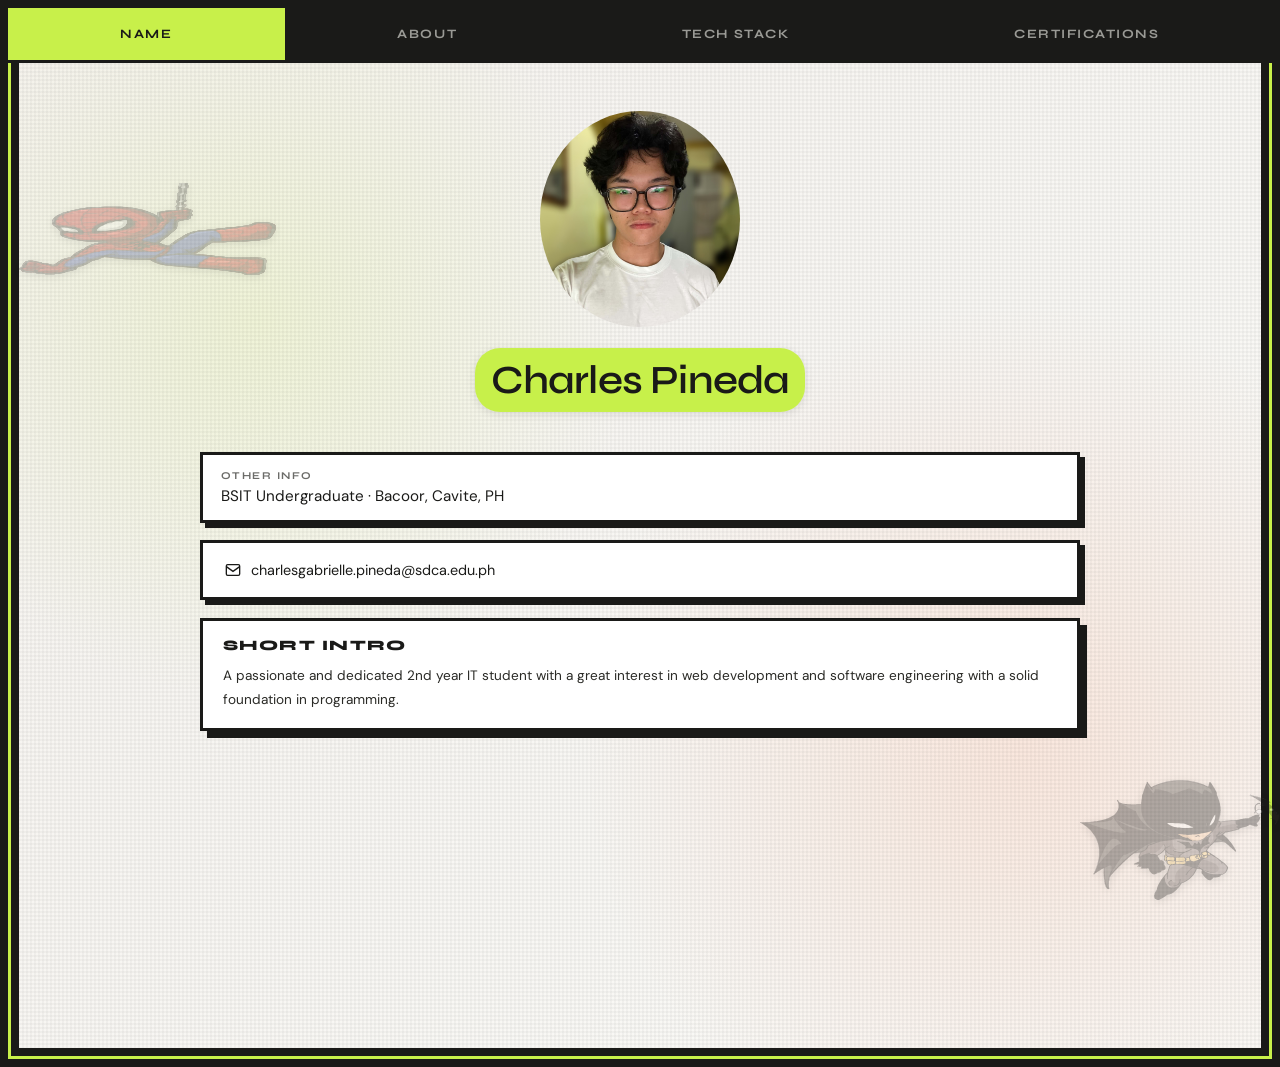
==== commit f308fc4f: "add animations to html and css files" ====
--- a/index.html
+++ b/index.html
@@ -54,12 +54,6 @@
             </svg>
             <span>charlesgabrielle.pineda@sdca.edu.ph</span>
           </div>
-          <div class="contact-row">
-            <svg width="16" height="16" fill="none" viewBox="0 0 24 24" stroke="#1a1a18" stroke-width="2">
-              <path d="M22 16.9a19.2 19.2 0 01-5.7-.9 1 1 0 00-.9.2l-2.4 2.4a15.1 15.1 0 01-6.6-6.6l2.4-2.4a1 1 0 00.2-.9A19.2 19.2 0 018 2a1 1 0 00-1-1H3a1 1 0 00-1 1 20 20 0 0020 20 1 1 0 001-1v-4a1 1 0 00-1-1z"/>
-            </svg>
-            <span>+63 969 140 1257</span>
-          </div>
         </div>
 
         <div class="intro-box">
--- a/style.css
+++ b/style.css
@@ -157,8 +157,8 @@
   display: inline-flex;
   align-items: center;
   justify-content: center;
-  height: 40px;
-  width: 40px;
+  height: 90px;
+  width: 90px;
 }
 
 .stack-icon img {
@@ -170,72 +170,55 @@
 
 /* PROFILE HEADER */
 .profile-header {
-  display: grid;
-  grid-template-columns: minmax(320px, 460px) 1fr;
-  gap: 32px;
-  align-items: start;
-  margin-bottom: 40px;
-}
-
-.profile-sidebar,
-.right-column {
   display: flex;
   flex-direction: column;
-  gap: 24px;
+  align-items: center; 
+  min-height: 100vh; 
 }
 
 .profile-sidebar {
-  align-items: center;
-  padding: 24px;
-  background: var(--card-bg);
-  border: 3px solid var(--border);
-  box-shadow: 8px 8px 0 var(--border);
+  display: flex;
+  flex-direction: column;
+  align-items: center; 
+  flex-shrink: 0; 
+  width: 100%;
+  max-width: 400px; 
 }
 
 .photo-box {
-  width: 280px;
-  height: 280px;
-  border: 3px solid var(--border);
-  background: #ddd;
-  position: relative;
+  flex-shrink: 0;
+  margin-bottom: 1rem;
+}
+
+.photo-box img {
+  width: 100%;
+  height: auto;
+  max-width: 200px; 
+  border-radius: 50%; 
+  object-fit: cover;
+}
+
+.name-pill {
+  flex-shrink: 0; 
+  text-align: center;
+  padding: 0.5rem 1rem;
+  background: rgba(255, 255, 255, 0.9); 
+  border-radius: 25px;
+  box-shadow: 0 2px 10px rgba(0, 0, 0, 0.1);
+  backdrop-filter: blur(10px); 
+  white-space: nowrap; 
+  margin-bottom: 10%;
+  background-color: #c7f04a;
+  font-family: 'Syne', sans-serif;
+}
+
+.name-pill h1 {
+  margin: 0;
+  font-size: clamp(1.5rem, 4vw, 2.5rem); /* Responsive font size */
+  font-weight: 600;
+  letter-spacing: -0.02em;
   overflow: hidden;
-  box-shadow: var(--shadow);
-}
-
-.photo-box img {
-  width: 100%; height: 100%;
-  object-fit: cover;
-  display: block;
-}
-
-.photo-placeholder {
-  width: 100%; height: 100%;
-  display: flex; align-items: center; justify-content: center;
-  background: #e5e2de;
-}
-
-.photo-placeholder svg { width: 100px; height: 100px; opacity: 0.35; }
-
-.name-pill {
-  width: 100%;
-  min-width: 0;
-  text-align: center;
-  background: var(--accent);
-  border: 3px solid var(--border);
-  box-shadow: var(--shadow);
-  padding: 26px 26px;
-  margin-left: 0;
-  white-space: normal;
-  word-break: break-word;
-}
-
-.name-pill h1 {
-  font-family: 'Syne', sans-serif;
-  font-weight: 800;
-  font-size: 2.8rem;
-  line-height: 1.05;
-  letter-spacing: 0.04em;
-  margin: 0;
+  text-overflow: ellipsis; /* Handles very long names */
 }
 
 .other-pill {
@@ -243,6 +226,7 @@
   background: var(--card-bg);
   padding: 14px 18px;
   box-shadow: var(--shadow);
+  margin-bottom: 2%;
 }
 
 .other-pill .label {
@@ -265,6 +249,7 @@
   display: flex;
   flex-direction: column;
   gap: 10px;
+  margin-bottom: 2%;
 }
 
 .contact-row {
@@ -354,6 +339,21 @@
   padding: 24px;
 }
 
+.about-icon { 
+  font-size: 1.4rem; 
+}
+.profile-icon {
+  max-width: 60%;  
+  max-height: 65%; 
+  display: block;
+  cursor: pointer;
+  transition: transform 0.2s ease;
+}
+
+.profile-icon:hover {
+  transform: scale(1.05);
+}
+
 .about-card h3 {
   font-family: 'Syne', sans-serif;
   font-weight: 700;
@@ -459,6 +459,7 @@
   body {
     padding-top: 72px;
   }
+  
 
   .page { padding: 24px 16px; }
 
@@ -553,5 +554,38 @@
   .contact-row { font-size: 0.82rem; word-break: break-all; }
 
   .intro-box { padding: 14px 16px; }
+
+  .draggable {
+    cursor: grab;
+    transition: all 0.3s cubic-bezier(0.25, 0.46, 0.45, 0.94);
+    user-select: none;
+    touch-action: none;
+    position: relative;
+    will-change: transform;
+    transform-origin: center;
+  }
   
-}
+  .draggable.pressed {
+    cursor: grabbing !important;
+  }
+  
+  .draggable:hover:not(.long-pressed) {
+    transform: scale(1.02);
+  }
+  
+  /* Position indicator when moved */
+  .draggable.moved::after {
+    content: '✨';
+    position: absolute;
+    top: -8px;
+    right: -8px;
+    font-size: 12px;
+    animation: sparkle 2s infinite;
+  }
+  
+  @keyframes sparkle {
+    0%, 100% { opacity: 0; transform: scale(0) rotate(0deg); }
+    50% { opacity: 1; transform: scale(1) rotate(180deg); }
+  }
+  
+}
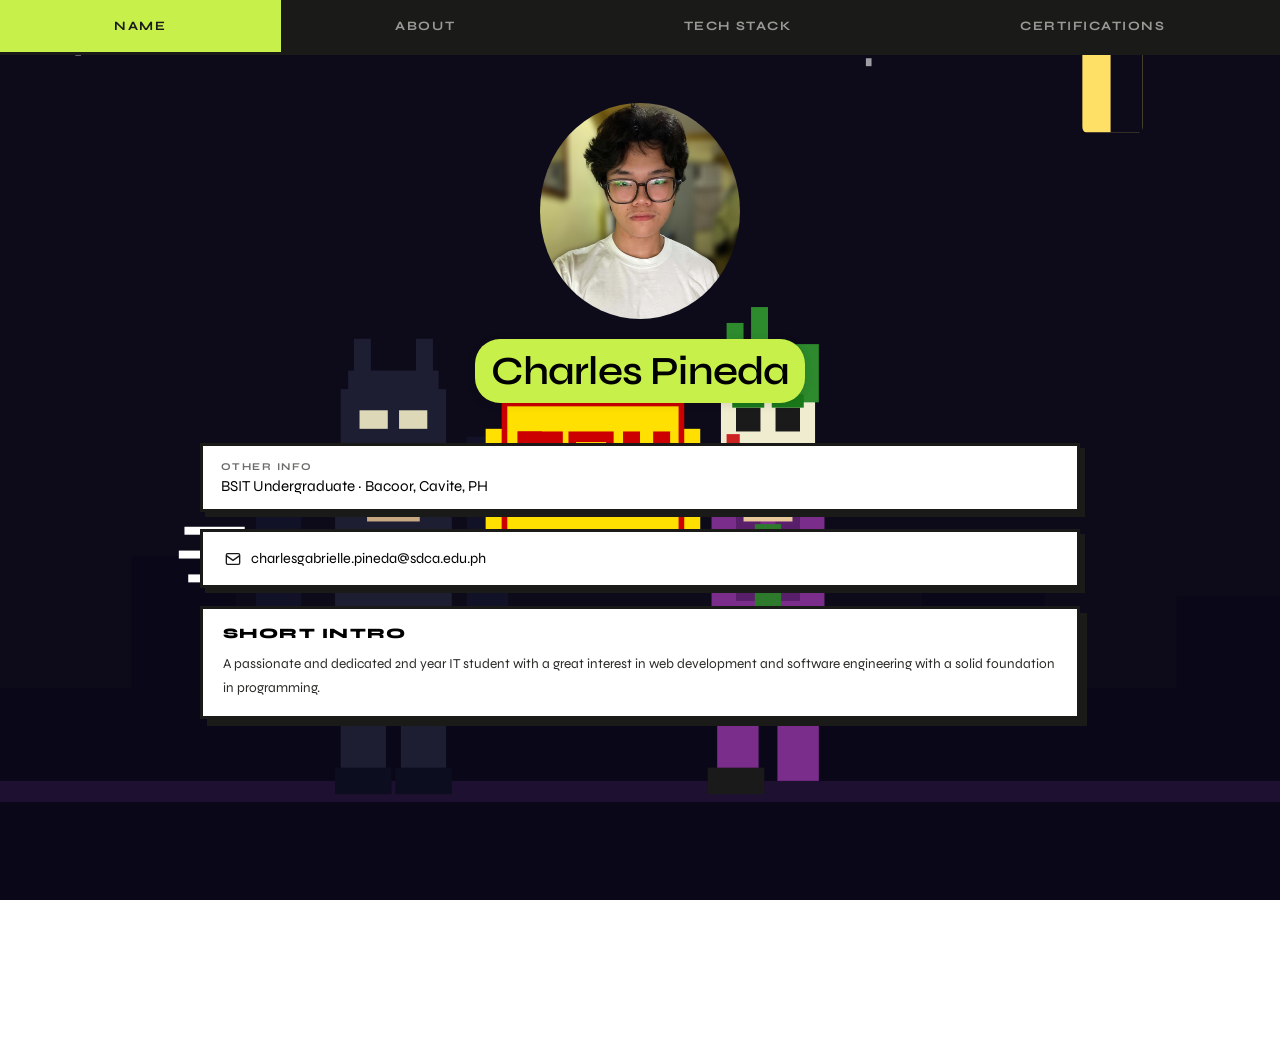
==== commit 537b338b: "bacgkround animations and accordion feature from bootstrap" ====
--- a/index.html
+++ b/index.html
@@ -8,6 +8,124 @@
   <link rel="stylesheet" href="style.css" />
 </head>
 <body>
+  <div class="comic-bg" aria-hidden="true">
+  <svg width="100%" height="100%" viewBox="0 0 680 340"
+  preserveAspectRatio="none"
+  xmlns="http://www.w3.org/2000/svg">
+    <style>
+      @keyframes batmanPunch {
+        0%,100%  { transform: translateX(0px); }
+        40%      { transform: translateX(28px); }
+        60%      { transform: translateX(28px); }
+        85%      { transform: translateX(0px); }
+      }
+      @keyframes jokerFly {
+        0%,35%   { transform: translateX(0px) rotate(0deg); }
+        55%,75%  { transform: translateX(55px) rotate(12deg); }
+        100%     { transform: translateX(0px) rotate(0deg); }
+      }
+      @keyframes powFlash {
+        0%,30%   { opacity:0; transform:scale(0.4) rotate(-8deg); }
+        45%,65%  { opacity:1; transform:scale(1) rotate(-8deg); }
+        80%,100% { opacity:0; transform:scale(0.4) rotate(-8deg); }
+      }
+      @keyframes motionLines {
+        0%,30%   { opacity:0; }
+        42%,58%  { opacity:0.5; }
+        70%,100% { opacity:0; }
+      }
+      .batman-group { animation: batmanPunch 2.8s ease-in-out infinite; transform-origin: 210px 220px; }
+      .joker-group  { animation: jokerFly 2.8s ease-in-out infinite; transform-origin: 410px 220px; }
+      .pow-group    { animation: powFlash 2.8s ease-in-out infinite; transform-origin: 310px 185px; }
+      .motion-lines { animation: motionLines 2.8s ease-in-out infinite; }
+    </style>
+
+    <rect width="680" height="340" fill="#0d0b1a"/>
+    <rect x="40" y="18" width="3" height="3" fill="#fff" opacity="0.6"/>
+    <rect x="130" y="10" width="3" height="3" fill="#fff" opacity="0.4"/>
+    <rect x="340" y="12" width="3" height="3" fill="#fff" opacity="0.4"/>
+    <rect x="460" y="22" width="3" height="3" fill="#fff" opacity="0.6"/>
+    <rect x="580" y="8"  width="3" height="3" fill="#fff" opacity="0.5"/>
+    <rect x="575" y="18" width="32" height="32" fill="#ffe066" rx="2"/>
+    <rect x="590" y="18" width="17" height="32" fill="#0d0b1a"/>
+    <rect x="0" y="260" width="680" height="80" fill="#0a0818"/>
+    <rect x="70" y="210" width="55" height="50" fill="#0a0818"/>
+    <rect x="490" y="220" width="65" height="40" fill="#0a0818"/>
+    <rect x="625" y="225" width="55" height="35" fill="#0a0818"/>
+    <rect x="0" y="295" width="680" height="8" fill="#1e1030"/>
+
+    <g class="motion-lines">
+      <rect x="95"  y="208" width="40" height="3" fill="#fff"/>
+      <rect x="100" y="217" width="32" height="3" fill="#fff"/>
+      <rect x="98"  y="199" width="32" height="3" fill="#fff"/>
+    </g>
+
+    <g class="batman-group">
+      <rect x="148" y="168" width="12" height="95" fill="#111128"/>
+      <rect x="136" y="178" width="14" height="85" fill="#111128"/>
+      <rect x="248" y="165" width="12" height="95" fill="#111128"/>
+      <rect x="258" y="178" width="12" height="85" fill="#111128"/>
+      <rect x="178" y="195" width="62" height="72" fill="#1e1e33"/>
+      <rect x="192" y="210" width="32" height="9"  fill="#0d0d1a"/>
+      <rect x="187" y="213" width="9"  height="6"  fill="#0d0d1a"/>
+      <rect x="220" y="213" width="9"  height="6"  fill="#0d0d1a"/>
+      <rect x="181" y="267" width="24" height="28" fill="#1e1e33"/>
+      <rect x="213" y="267" width="24" height="28" fill="#1e1e33"/>
+      <rect x="178" y="290" width="30" height="10" fill="#0d0d20"/>
+      <rect x="210" y="290" width="30" height="10" fill="#0d0d20"/>
+      <rect x="130" y="203" width="50" height="15" fill="#1e1e33"/>
+      <rect x="112" y="200" width="22" height="20" fill="#0d0d20"/>
+      <rect x="238" y="208" width="22" height="14" fill="#1e1e33"/>
+      <rect x="195" y="182" width="28" height="15" fill="#c8a882"/>
+      <rect x="185" y="150" width="48" height="36" fill="#c8a882"/>
+      <rect x="181" y="147" width="56" height="23" fill="#1e1e33"/>
+      <rect x="185" y="140" width="48" height="13" fill="#1e1e33"/>
+      <rect x="188" y="128" width="9"  height="16" fill="#1e1e33"/>
+      <rect x="221" y="128" width="9"  height="16" fill="#1e1e33"/>
+      <rect x="191" y="155" width="15" height="7"  fill="#ddd8b8"/>
+      <rect x="212" y="155" width="15" height="7"  fill="#ddd8b8"/>
+    </g>
+
+    <g class="joker-group">
+      <rect x="378" y="195" width="60" height="72" fill="#7b2d8b"/>
+      <rect x="391" y="195" width="13" height="32" fill="#5a1f6b"/>
+      <rect x="412" y="195" width="13" height="32" fill="#5a1f6b"/>
+      <rect x="401" y="198" width="14" height="36" fill="#2d7a2d"/>
+      <rect x="381" y="267" width="22" height="28" fill="#7b2d8b"/>
+      <rect x="413" y="267" width="22" height="28" fill="#7b2d8b"/>
+      <rect x="376" y="290" width="30" height="10" fill="#1a1a1a"/>
+      <rect x="436" y="208" width="30" height="13" fill="#7b2d8b"/>
+      <rect x="463" y="203" width="18" height="19" fill="#e8c89a"/>
+      <rect x="350" y="210" width="30" height="13" fill="#7b2d8b"/>
+      <rect x="395" y="182" width="26" height="15" fill="#e8c89a"/>
+      <rect x="383" y="148" width="50" height="38" fill="#f0ecd0"/>
+      <rect x="381" y="130" width="54" height="22" fill="#2d8a2d"/>
+      <rect x="386" y="122" width="9"  height="14" fill="#2d8a2d"/>
+      <rect x="399" y="116" width="9"  height="16" fill="#2d8a2d"/>
+      <rect x="388" y="168" width="40" height="7"  fill="#cc2222"/>
+      <rect x="386" y="164" width="7"  height="9"  fill="#cc2222"/>
+      <rect x="391" y="154" width="13" height="9"  fill="#1a1a1a"/>
+      <rect x="412" y="154" width="13" height="9"  fill="#1a1a1a"/>
+      <rect x="389" y="149" width="17" height="5"  fill="#1a7a1a"/>
+      <rect x="410" y="149" width="17" height="5"  fill="#1a7a1a"/>
+    </g>
+
+    <g class="pow-group">
+      <rect x="268" y="152" width="94" height="64" fill="#ffe000"/>
+      <rect x="258" y="162" width="114" height="44" fill="#ffe000"/>
+      <rect x="273" y="145" width="84" height="78" fill="#ffe000"/>
+      <rect x="275" y="163" width="13" height="30" fill="#cc0000"/>
+      <rect x="275" y="163" width="24" height="9"  fill="#cc0000"/>
+      <rect x="275" y="178" width="22" height="8"  fill="#cc0000"/>
+      <rect x="302" y="163" width="24" height="30" fill="#cc0000"/>
+      <rect x="306" y="167" width="16" height="22" fill="#ffe000"/>
+      <rect x="331" y="163" width="9"  height="30" fill="#cc0000"/>
+      <rect x="347" y="163" width="9"  height="30" fill="#cc0000"/>
+      <rect x="339" y="178" width="9"  height="15" fill="#cc0000"/>
+      <rect x="268" y="152" width="94" height="64" fill="none" stroke="#cc0000" stroke-width="3"/>
+    </g>
+  </svg>
+</div>
 
   <nav role="navigation">
     <a href="#" class="active">Name</a>
@@ -15,20 +133,6 @@
     <a href="techstack.html">Tech Stack</a>
     <a href="certification.html">Certifications</a>
   </nav>
-
-  <img
-    src="spiderswing.svg"
-    class="spider-swing"
-    alt="Spider swinging animation"
-    style="position: fixed; top: 20%; left: 0; width: 300px; height: 100px; pointer-events: none; opacity: 0.25; filter: drop-shadow(0 2px 4px rgba(0,0,0,0.3)); z-index: 0; animation: swingAcross 8s linear infinite; will-change: transform;"
-  />
-
-  <img
-    src="batman.svg"
-    class="batman-glide"
-    alt="Batman gliding"
-    style="position: fixed; bottom: 0; right: 0; width: 200px; height: 120px; pointer-events: none; opacity: 0.3; filter: drop-shadow(0 2px 4px rgba(0,0,0,0.3)); z-index: 0; will-change: transform;"
-  />
 
   <div class="page active">
     <div class="profile-header">
--- a/style.css
+++ b/style.css
@@ -34,21 +34,26 @@
   --shadow: 5px 5px 0px #1a1a18;
 }
 
-body {
-  font-family: 'DM Sans', sans-serif;
-  background: 
-    repeating-linear-gradient(0deg, transparent, transparent 2px, rgba(0,0,0,0.03) 2px, rgba(0,0,0,0.03) 4px),
-    repeating-linear-gradient(90deg, transparent, transparent 2px, rgba(0,0,0,0.03) 2px, rgba(0,0,0,0.03) 4px),
-    radial-gradient(circle at 20% 30%, rgba(200,240,74,0.15), transparent 30%),
-    radial-gradient(circle at 80% 70%, rgba(255,107,53,0.12), transparent 35%),
-    linear-gradient(135deg, #f5f2ee 0%, #fafaf7 100%);
-  background-size: 100% 100%, 100% 100%, 100% 100%, 100% 100%, 100% 100%;
-  color: var(--ink);
-  min-height: 100vh;
-  overflow-x: hidden;
-  position: relative;
-  border: 8px solid var(--ink);
-  box-shadow: inset 0 0 0 3px var(--accent), inset 0 0 0 11px var(--ink);
+
+
+/* =====================
+   COMIC BG
+===================== */
+.comic-bg {
+  position: fixed;
+  top: 0;
+  left: 0;
+  width: 100%;
+  height: 100%;
+  z-index: 0;
+  pointer-events: none;
+  opacity: 1;
+}
+
+.comic-bg svg {
+  width: 100%;
+  height: 100%;
+  min-width: block;
 }
 
 nav,
@@ -122,6 +127,8 @@
   border-bottom: 3px solid var(--border);
   padding-bottom: 10px;
   margin-bottom: 24px;
+  color: white;
+  border-color: white;
 }
 
 .stack-grid {
@@ -158,7 +165,7 @@
   align-items: center;
   justify-content: center;
   height: 90px;
-  width: 90px;
+  width: 70px;
 }
 
 .stack-icon img {
@@ -172,17 +179,17 @@
 .profile-header {
   display: flex;
   flex-direction: column;
-  align-items: center; 
-  min-height: 100vh; 
+  align-items: center;
+  min-height: 100vh;
 }
 
 .profile-sidebar {
   display: flex;
   flex-direction: column;
-  align-items: center; 
-  flex-shrink: 0; 
+  align-items: center;
+  flex-shrink: 0;
   width: 100%;
-  max-width: 400px; 
+  max-width: 400px;
 }
 
 .photo-box {
@@ -193,20 +200,20 @@
 .photo-box img {
   width: 100%;
   height: auto;
-  max-width: 200px; 
-  border-radius: 50%; 
+  max-width: 200px;
+  border-radius: 50%;
   object-fit: cover;
 }
 
 .name-pill {
-  flex-shrink: 0; 
+  flex-shrink: 0;
   text-align: center;
   padding: 0.5rem 1rem;
-  background: rgba(255, 255, 255, 0.9); 
+  background: rgba(255, 255, 255, 0.9);
   border-radius: 25px;
   box-shadow: 0 2px 10px rgba(0, 0, 0, 0.1);
-  backdrop-filter: blur(10px); 
-  white-space: nowrap; 
+  backdrop-filter: blur(10px);
+  white-space: nowrap;
   margin-bottom: 10%;
   background-color: #c7f04a;
   font-family: 'Syne', sans-serif;
@@ -214,11 +221,11 @@
 
 .name-pill h1 {
   margin: 0;
-  font-size: clamp(1.5rem, 4vw, 2.5rem); /* Responsive font size */
+  font-size: clamp(1.5rem, 4vw, 2.5rem);
   font-weight: 600;
   letter-spacing: -0.02em;
   overflow: hidden;
-  text-overflow: ellipsis; /* Handles very long names */
+  text-overflow: ellipsis;
 }
 
 .other-pill {
@@ -227,6 +234,7 @@
   padding: 14px 18px;
   box-shadow: var(--shadow);
   margin-bottom: 2%;
+  font-family: 'Syne', sans-serif;
 }
 
 .other-pill .label {
@@ -250,6 +258,7 @@
   flex-direction: column;
   gap: 10px;
   margin-bottom: 2%;
+  font-family: 'Syne', sans-serif;
 }
 
 .contact-row {
@@ -270,6 +279,7 @@
   margin-bottom: 0;
   width: 100%;
   margin-left: 0;
+  font-family: 'Syne', sans-serif;
 }
 
 .intro-box h2 {
@@ -339,12 +349,13 @@
   padding: 24px;
 }
 
-.about-icon { 
-  font-size: 1.4rem; 
-}
+.about-icon {
+  font-size: 1.4rem;
+}
+
 .profile-icon {
-  max-width: 60%;  
-  max-height: 65%; 
+  max-width: 60%;
+  max-height: 65%;
   display: block;
   cursor: pointer;
   transition: transform 0.2s ease;
@@ -360,13 +371,13 @@
   font-size: 0.85rem;
   letter-spacing: 0.1em;
   text-transform: uppercase;
-  color: var(--muted);
+  color: white;
   margin-bottom: 10px;
 }
 
 .about-card p { font-size: 0.92rem; line-height: 1.7; }
 
-.highlight-block {
+.highlight-grid {
   border: 3px solid var(--border);
   background: var(--accent);
   box-shadow: 5px 5px 0 var(--border);
@@ -374,7 +385,7 @@
   margin-bottom: 20px;
 }
 
-.highlight-block p {
+.highlight-grid p {
   font-family: 'Syne', sans-serif;
   font-weight: 600;
   font-size: 1.1rem;
@@ -389,11 +400,11 @@
 }
 
 @keyframes swingAcross {
-  0% { left: -350px; top: 10%; transform: rotate(-10deg) scaleX(1); }
-  25% { left: 20%; top: 15%; transform: rotate(5deg) scaleX(1); }
-  50% { left: 50%; top: 25%; transform: rotate(0deg) scaleX(1.1); }
-  75% { left: 80%; top: 18%; transform: rotate(-5deg) scaleX(1); }
-  100% { left: 110%; top: 10%; transform: rotate(-10deg) scaleX(1); }
+  0%   { left: -350px; top: 10%; transform: rotate(-10deg) scaleX(1); }
+  25%  { left: 20%;    top: 15%; transform: rotate(5deg) scaleX(1); }
+  50%  { left: 50%;    top: 25%; transform: rotate(0deg) scaleX(1.1); }
+  75%  { left: 80%;    top: 18%; transform: rotate(-5deg) scaleX(1); }
+  100% { left: 110%;   top: 10%; transform: rotate(-10deg) scaleX(1); }
 }
 
 /* Batman gliding */
@@ -402,13 +413,49 @@
 }
 
 @keyframes batmanGlide {
-  0% { right: -350px; top: 10%; transform: rotate(-10deg) scaleX(-1); }
-  25% { right: 20%; top: 15%; transform: rotate(5deg) scaleX(-1); }
-  50% { right: 50%; top: 25%; transform: rotate(0deg) scaleX(-1.1); }
-  75% { right: 80%; top: 18%; transform: rotate(-5deg) scaleX(-1); }
-  100% { right: 110%; top: 10%; transform: rotate(-10deg) scaleX(-1); }
-}
-
+  0%   { right: -350px; top: 10%; transform: rotate(-10deg) scaleX(-1); }
+  25%  { right: 20%;    top: 15%; transform: rotate(5deg) scaleX(-1); }
+  50%  { right: 50%;    top: 25%; transform: rotate(0deg) scaleX(-1.1); }
+  75%  { right: 80%;    top: 18%; transform: rotate(-5deg) scaleX(-1); }
+  100% { right: 110%;   top: 10%; transform: rotate(-10deg) scaleX(-1); }
+}
+
+/* =====================
+   ACCORDION
+===================== */
+.accordion-button {
+  font-family: 'Syne', sans-serif;
+  font-weight: 800;
+  font-size: 0.85rem;
+  letter-spacing: 0.1em;
+  text-transform: uppercase;
+  background: var(--card-bg);
+  color: var(--ink);
+  border-radius: 0 !important;
+}
+
+.accordion-button:not(.collapsed) {
+  background: var(--accent);
+  color: var(--ink);
+  box-shadow: none;
+}
+
+.accordion-button:focus {
+  box-shadow: none;
+  outline: 3px dashed var(--accent2);
+}
+
+.accordion-body {
+  font-family: 'Syne', sans-serif;
+  font-size: 0.95rem;
+  line-height: 1.75;
+  color: #2a2a26;
+  background: var(--card-bg);
+}
+
+.accordion-item {
+  border-radius: 0 !important;
+}
 
 /* =====================
    MOBILE BREAKPOINTS
@@ -427,6 +474,7 @@
     width: 100%;
     max-width: 560px;
     margin: 0 auto;
+    padding: 12px 16px;
   }
 
   .photo-box {
@@ -459,7 +507,6 @@
   body {
     padding-top: 72px;
   }
-  
 
   .page { padding: 24px 16px; }
 
@@ -473,6 +520,7 @@
     grid-template-columns: repeat(auto-fill, minmax(90px, 1fr));
     gap: 10px;
     margin-bottom: 24px;
+    padding: 12px 16px;
   }
 
   .stack-item {
@@ -498,16 +546,10 @@
 
   .section-title { font-size: 0.9rem; margin-bottom: 16px; }
 
-  .about-grid {
-    grid-template-columns: 1fr;
-  }
-
-  .highlight-block {
-    padding: 18px 16px;
-  }
-
-  .highlight-block p {
-    font-size: 0.95rem;
+  .about-grid { grid-template-columns: 1fr; }
+
+  .highlight-grid {
+    padding: 24px 20px;
   }
 
   .about-card {
@@ -543,16 +585,11 @@
     max-width: 100%;
   }
 
-  .name-pill {
-    padding: 14px 18px;
-  }
-
+  .name-pill { padding: 14px 18px; }
   .name-pill h1 { font-size: 1.9rem; }
   .other-pill { padding: 12px 14px; }
-
   .contact-card { padding: 14px 16px; }
   .contact-row { font-size: 0.82rem; word-break: break-all; }
-
   .intro-box { padding: 14px 16px; }
 
   .draggable {
@@ -564,16 +601,15 @@
     will-change: transform;
     transform-origin: center;
   }
-  
+
   .draggable.pressed {
     cursor: grabbing !important;
   }
-  
+
   .draggable:hover:not(.long-pressed) {
     transform: scale(1.02);
   }
-  
-  /* Position indicator when moved */
+
   .draggable.moved::after {
     content: '✨';
     position: absolute;
@@ -582,10 +618,29 @@
     font-size: 12px;
     animation: sparkle 2s infinite;
   }
-  
+
   @keyframes sparkle {
     0%, 100% { opacity: 0; transform: scale(0) rotate(0deg); }
-    50% { opacity: 1; transform: scale(1) rotate(180deg); }
-  }
-  
+    50%       { opacity: 1; transform: scale(1) rotate(180deg); }
+  }
+
+  @media (max-width: 600px) {
+  .batman-group {
+    transform-origin: 210px 220px;
+    transform: scale(0.55) translate(-140px, 60px);
+  }
+  .joker-group {
+    transform-origin: 410px 220px;
+    transform: scale(0.55) translate(60px, 60px);
+  }
+  .pow-group {
+    transform-origin: 310px 185px;
+    transform: scale(0.55) translate(-40px, 60px);
+  }
+  .motion-lines {
+    transform: scale(0.55) translate(-140px, 60px);
+  }
+}
+
+
 }
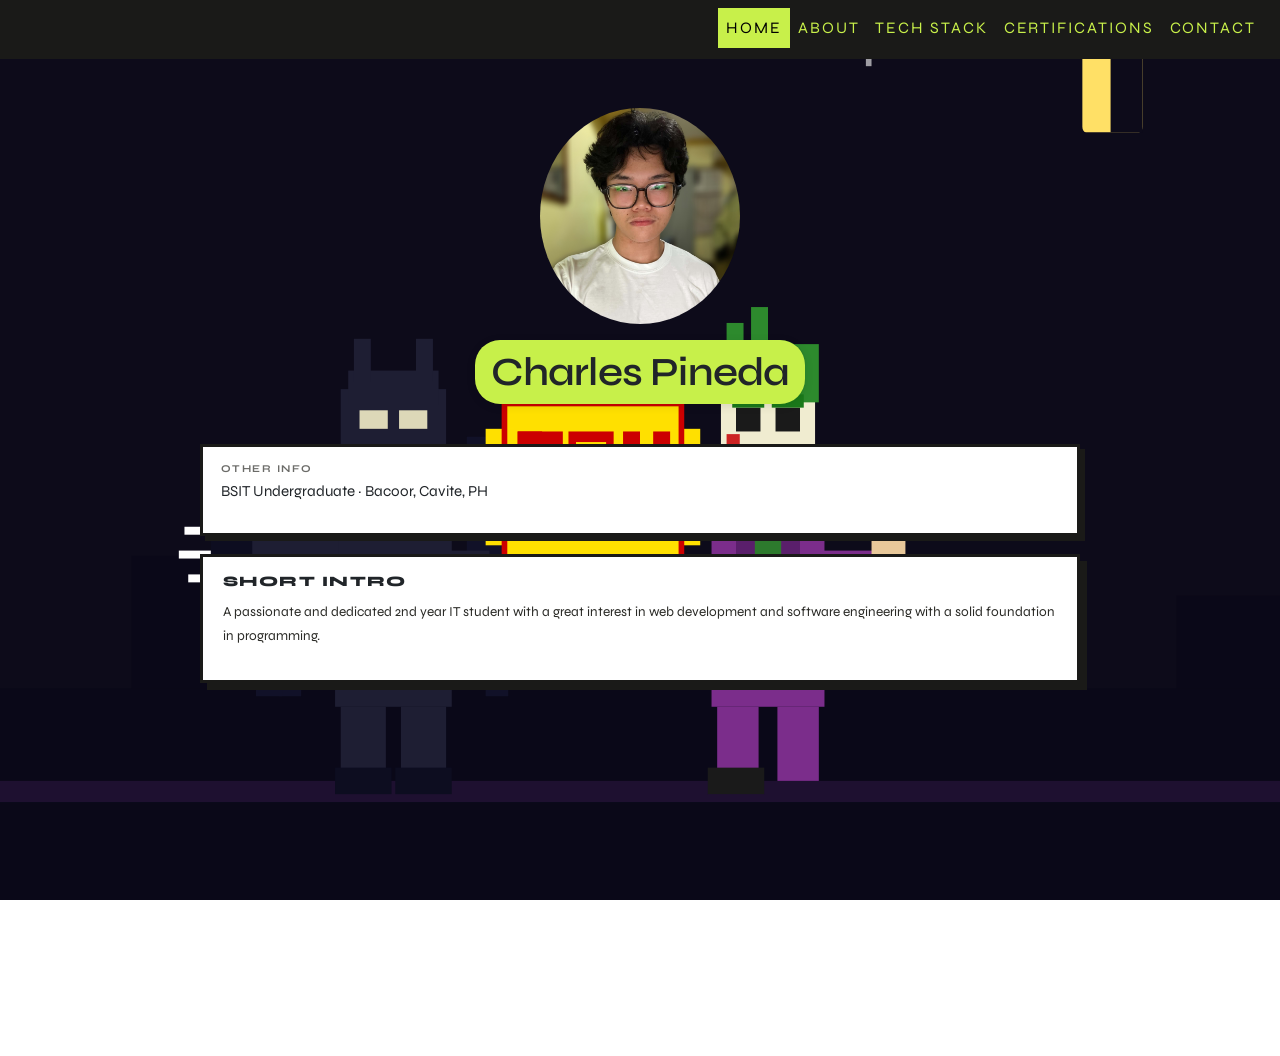
==== commit a0f651a0: "finalizing finalizing" ====
--- a/index.html
+++ b/index.html
@@ -5,6 +5,7 @@
   <meta name="viewport" content="width=device-width, initial-scale=1.0"/>
   <title>Charles Pineda | Portfolio</title>
   <link href="https://fonts.googleapis.com/css2?family=Syne:wght@400;600;700;800&family=DM+Sans:wght@300;400;500&display=swap" rel="stylesheet"/>
+  <link rel="stylesheet" href="https://cdnjs.cloudflare.com/ajax/libs/bootstrap/5.3.3/css/bootstrap.min.css"/>
   <link rel="stylesheet" href="style.css" />
 </head>
 <body>
@@ -34,12 +35,23 @@
         42%,58%  { opacity:0.5; }
         70%,100% { opacity:0; }
       }
-      .batman-group { animation: batmanPunch 2.8s ease-in-out infinite; transform-origin: 210px 220px; }
-      .joker-group  { animation: jokerFly 2.8s ease-in-out infinite; transform-origin: 410px 220px; }
-      .pow-group    { animation: powFlash 2.8s ease-in-out infinite; transform-origin: 310px 185px; }
-      .motion-lines { animation: motionLines 2.8s ease-in-out infinite; }
+      .batman-group { 
+  animation: batmanPunch 8s ease-in-out infinite; 
+  transform-origin: 210px 220px; 
+}
+
+.joker-group { 
+  animation: jokerFly 8s ease-in-out infinite; 
+  transform-origin: 410px 220px; 
+}
+.pow-group { 
+  animation: powFlash 8s ease-in-out infinite; 
+  transform-origin: 310px 185px; 
+}
+.motion-lines { 
+  animation: motionLines 8s ease-in-out infinite; 
+}
     </style>
-
     <rect width="680" height="340" fill="#0d0b1a"/>
     <rect x="40" y="18" width="3" height="3" fill="#fff" opacity="0.6"/>
     <rect x="130" y="10" width="3" height="3" fill="#fff" opacity="0.4"/>
@@ -127,13 +139,25 @@
   </svg>
 </div>
 
-  <nav role="navigation">
-    <a href="#" class="active">Name</a>
-    <a href="about.html">About</a>
-    <a href="techstack.html">Tech Stack</a>
-    <a href="certification.html">Certifications</a>
-  </nav>
+ <nav class="navbar navbar-expand-md fixed-top custom-nav">
+  <div class="container-fluid px-3">
+    <a class="navbar-brand d-md-none" href="#" style="font-family: 'Syne'; font-weight: 800; color: var(--accent);">My Portfolio</a>
 
+    <button class="navbar-toggler" type="button" data-bs-toggle="collapse" data-bs-target="#portfolioNavbar" aria-controls="portfolioNavbar" aria-expanded="false" aria-label="Toggle navigation">
+      <span class="navbar-toggler-icon"></span>
+    </button>
+
+    <div class="collapse navbar-collapse" id="portfolioNavbar">
+      <div class="navbar-nav ms-auto">
+        <a class="nav-link active" href="index.html";>Home</a>
+        <a class="nav-link" href="about.html" style="color: var(--accent);">About</a>
+        <a class="nav-link" href="techstack.html"style="color: var(--accent);">Tech Stack</a>
+        <a class="nav-link" href="certification.html"style="color: var(--accent);">Certifications</a>
+        <a class="nav-link" href="contact.html"style="color: var(--accent);">Contact</a>
+      </div>
+    </div>
+  </div>
+</nav>
   <div class="page active">
     <div class="profile-header">
       <div class="profile-sidebar">
@@ -151,15 +175,6 @@
           <p>BSIT Undergraduate · Bacoor, Cavite, PH</p>
         </div>
 
-        <div class="contact-card">
-          <div class="contact-row">
-            <svg width="16" height="16" fill="none" viewBox="0 0 24 24" stroke="#1a1a18" stroke-width="2">
-              <rect x="2" y="4" width="20" height="16" rx="2"/><path d="M2 7l10 7 10-7"/>
-            </svg>
-            <span>charlesgabrielle.pineda@sdca.edu.ph</span>
-          </div>
-        </div>
-
         <div class="intro-box">
           <h2>Short Intro</h2>
           <p>
@@ -171,7 +186,7 @@
     </div>
 
   </div>
-
+<script src="https://cdn.jsdelivr.net/npm/bootstrap@5.3.0/dist/js/bootstrap.bundle.min.js"></script>
 </body>
 </html>
 
--- a/style.css
+++ b/style.css
@@ -67,9 +67,15 @@
   border-bottom: 3px solid var(--ink);
   display: flex;
   flex-wrap: nowrap;
-  position: sticky;
+  position: fixed;
   top: 0;
+  left: 0;
+  right: 0;
   z-index: 100;
+}
+
+body {
+  padding-top: 60px;
 }
 
 nav a {
@@ -134,47 +140,67 @@
 .stack-grid {
   display: grid;
   grid-template-columns: repeat(auto-fill, minmax(120px, 1fr));
-  gap: 14px;
-  margin-bottom: 32px;
-}
-
+  gap: 20px;
+  margin-top: 20px;
+}
 .stack-item {
-  display: flex;
-  flex-direction: column;
-  align-items: center;
-  gap: 10px;
+  background: var(--card-bg);
   border: 3px solid var(--border);
-  background: var(--card-bg);
-  box-shadow: 4px 4px 0 var(--border);
-  padding: 16px 12px;
+  padding: 15px;
   text-align: center;
   font-family: 'Syne', sans-serif;
   font-weight: 700;
-  font-size: 0.78rem;
-  letter-spacing: 0.08em;
-  transition: transform 0.15s, box-shadow 0.15s;
+  box-shadow: 5px 5px 0 var(--border);
+  transition: transform 0.2s;
+  cursor: pointer;
 }
 
 .stack-item:hover {
-  transform: translate(-2px, -2px);
-  box-shadow: 6px 6px 0 var(--border);
+  transform: translate(-3px, -3px);
+  box-shadow: 8px 8px 0 var(--border);
 }
 
 .stack-icon {
-  display: inline-flex;
-  align-items: center;
-  justify-content: center;
-  height: 90px;
-  width: 70px;
-}
-
+  width: 50px;
+  height: 50px;
+  margin: 0 auto 10px;
+}
 .stack-icon img {
-  max-width: 100%;
-  max-height: 100%;
-  display: block;
-  margin: 0 auto;
-}
-
+  width: 100%;
+  height: 100%;
+  object-fit: contain;
+}
+
+.swal2-popup {
+  border: 3px solid #1a1a18 !important;
+  border-radius: 0 !important;
+  box-shadow: 7px 7px 0 #1a1a18 !important;
+}
+
+.swal-title {
+  font-family: 'Syne', sans-serif !important;
+  font-weight: 800 !important;
+  font-size: 1.4rem !important;
+  letter-spacing: 0.05em;
+  color: #000;
+}
+
+.swal-btn {
+  font-family: 'Syne', sans-serif !important;
+  font-weight: 700 !important;
+  color: #1a1a18 !important;
+  border: 2px solid #1a1a18 !important;
+  border-radius: 0 !important;
+  box-shadow: 3px 3px 0 #1a1a18 !important;
+  padding: 10px 20px !important;
+  background: #fff !important;
+  transition: transform 0.15s, box-shadow 0.15s !important;
+}
+
+.swal-btn:hover {
+  transform: translate(-2px, -2px) !important;
+  box-shadow: 5px 5px 0 #1a1a18 !important;
+}
 /* PROFILE HEADER */
 .profile-header {
   display: flex;
@@ -298,14 +324,29 @@
 }
 
 /* CERTS */
-.cert-list { display: flex; flex-direction: column; gap: 16px; }
-
-.cert-card,
+.cert-list {
+  display: flex;
+  flex-direction: column;
+  gap: 15px;
+  margin-top: 20px;
+}
+
+.cert-card {
+  display: flex;
+  align-items: center;
+  background: var(--card-bg);
+  border: 3px solid var(--border);
+  padding: 15px;
+  text-decoration: none;
+  color: inherit;
+  box-shadow: 6px 6px 0 var(--border);
+  transition: 0.2s;
+}
 .cert-card:link,
 .cert-card:visited {
   border: 3px solid var(--border);
   background: var(--card-bg);
-  box-shadow: 5px 5px 0 var(--border);
+  box-shadow: 5px 5px 0 var(--border); ;
   padding: 20px 24px;
   display: flex;
   align-items: center;
@@ -315,25 +356,31 @@
   text-decoration: none;
 }
 
-.cert-card:hover { transform: translate(-2px, -2px); }
+.cert-card:hover {
+  transform: translate(-2px, -2px);
+  box-shadow: 8px 8px 0 var(black);
+  color: inherit;
+}
 
 .cert-badge {
-  width: 48px; height: 48px;
-  background: var(--accent);
-  border: 2px solid var(--border);
-  display: flex; align-items: center; justify-content: center;
-  font-size: 1.4rem;
+  width: 80px;
+  height: 80px;
   flex-shrink: 0;
-}
-
+  margin-right: 20px;
+  padding: 4px;
+}
 .cert-info h3 {
   font-family: 'Syne', sans-serif;
-  font-weight: 700;
-  font-size: 0.95rem;
-  margin-bottom: 3px;
-}
-
-.cert-info p { font-size: 0.82rem; color: var(--muted); }
+  font-weight: 800;
+  font-size: 1.1rem;
+  margin: 0;
+}
+
+.cert-info p {
+  margin: 5px 0 0;
+  font-family: 'Syne', sans-serif;
+  opacity: 0.8;
+}
 
 /* ABOUT GRID */
 .about-grid {
@@ -391,72 +438,148 @@
   font-size: 1.1rem;
   line-height: 1.6;
 }
-
-[contenteditable]:focus { outline: 3px dashed var(--accent2); outline-offset: 2px; }
-
-/* Spider-Man swinging across page */
-.spider-swing {
-  animation: swingAcross 12s linear infinite;
-}
-
-@keyframes swingAcross {
-  0%   { left: -350px; top: 10%; transform: rotate(-10deg) scaleX(1); }
-  25%  { left: 20%;    top: 15%; transform: rotate(5deg) scaleX(1); }
-  50%  { left: 50%;    top: 25%; transform: rotate(0deg) scaleX(1.1); }
-  75%  { left: 80%;    top: 18%; transform: rotate(-5deg) scaleX(1); }
-  100% { left: 110%;   top: 10%; transform: rotate(-10deg) scaleX(1); }
-}
-
-/* Batman gliding */
-.batman-glide {
-  animation: batmanGlide 7s linear infinite;
-}
-
-@keyframes batmanGlide {
-  0%   { right: -350px; top: 10%; transform: rotate(-10deg) scaleX(-1); }
-  25%  { right: 20%;    top: 15%; transform: rotate(5deg) scaleX(-1); }
-  50%  { right: 50%;    top: 25%; transform: rotate(0deg) scaleX(-1.1); }
-  75%  { right: 80%;    top: 18%; transform: rotate(-5deg) scaleX(-1); }
-  100% { right: 110%;   top: 10%; transform: rotate(-10deg) scaleX(-1); }
-}
-
-/* =====================
-   ACCORDION
-===================== */
-.accordion-button {
+.highlight-grid h3{
+  font-family: 'Syne', sans-serif;
+  font-weight: 900;
+  font-size: 1.7rem;
+  line-height: 1.6;
+}
+/* Forces the grid into two columns even on smaller screens */
+.contact-layout {
+  display: grid;
+  grid-template-columns: 1fr 1fr; /* Side-by-side */
+  gap: 15px;
+  max-width: 500px; /* Keeps the whole section from getting too wide */
+  margin: 0 auto;   /* Centers the grid on the page */
+}
+
+/* Reduces the size of the contact cards and icons */
+.contact-layout .about-card {
+  padding: 15px; /* Smaller internal spacing */
+}
+
+.contact-layout .profile-icon {
+  width: 400px;  /* Adjusted from previous larger sizes */
+  height: 400px;
+  object-fit: contain;
+  transition: transform 0.3s ease;
+}
+
+.contact-layout .profile-icon:hover {
+  transform: scale(1.1); /* Adds a little pop when hovered */
+}
+
+/* Adjusts the text size inside these smaller cards */
+.contact-layout h3 {
+  font-size: 0.9rem;
+  margin-bottom: 10px;
+}
+/* Container forces horizontal alignment */
+.social-container {
+  display: flex;
+  justify-content: center; /* Centers them on the screen */
+  align-items: center;
+  gap: 400px;              /* Space between the two icons */
+  margin-top: 20px;
+  padding: 10px;
+}
+
+/* Individual items */
+.social-item {
+  text-align: center;
+  flex: 0 1 auto;        /* Prevents items from stretching too much */
+}
+
+.social-item h3 {
+  font-size: 0.7rem;     /* Makes the "GITHUB" text smaller */
+  letter-spacing: 1px;
+  margin-bottom: 8px;
+  color: #fff;
+  font-family: 'Syne', sans-serif;
+}
+
+/* Sizing the icons */
+.social-icon {
+  width: 200px;           /* Adjust this to make them "a little smaller" */
+  height: 200px;
+  object-fit: contain;
+  transition: transform 0.2s;
+}
+
+.social-icon:hover {
+  transform: scale(1.1); /* Adds that bouncy comic feel */
+}
+
+/* Mobile Tweak: Ensure they STAY side-by-side even on small phones */
+@media (max-width: 480px) {
+  .social-icon {
+    width: 45px;         /* Slightly smaller on mobile to prevent squashing */
+    height: 45px;
+  }
+  .social-container {
+    gap: 15px;
+  }
+}
+/* Container that creates the "Floating" effect */
+.form-wrapper-comic {
+  position: relative;
+  max-width: 600px;
+  margin: 0 auto;
+  background: var(--accent); /* This creates a lime green outline effect */
+  padding: 4px;
+  border: 4px solid var(--border);
+  box-shadow: 15px 15px 0px var(--ink); /* Deep black shadow */
+}
+
+.contact-form-card {
+  background: var(--ink) !important;
+  border: none !important;
+  margin: 0 !important;
+  padding: 20px !important;
+}
+
+/* Fun Label Styling */
+.form-label-comic {
   font-family: 'Syne', sans-serif;
   font-weight: 800;
-  font-size: 0.85rem;
-  letter-spacing: 0.1em;
-  text-transform: uppercase;
-  background: var(--card-bg);
-  color: var(--ink);
-  border-radius: 0 !important;
-}
-
-.accordion-button:not(.collapsed) {
+  color: var(--accent);
+  font-size: 0.7rem;
+  letter-spacing: 2px;
+  display: block;
+  margin-bottom: 5px;
+}
+
+/* The Button that really stands out */
+.send-btn-comic {
   background: var(--accent);
   color: var(--ink);
-  box-shadow: none;
-}
-
-.accordion-button:focus {
-  box-shadow: none;
-  outline: 3px dashed var(--accent2);
-}
-
-.accordion-body {
-  font-family: 'Syne', sans-serif;
-  font-size: 0.95rem;
-  line-height: 1.75;
-  color: #2a2a26;
-  background: var(--card-bg);
-}
-
-.accordion-item {
-  border-radius: 0 !important;
-}
-
+  font-family: 'Syne', sans-serif;
+  font-weight: 800;
+  border: 4px solid var(--border);
+  padding: 15px;
+  width: 100%;
+  cursor: pointer;
+  position: relative;
+  transition: 0.1s;
+  box-shadow: 6px 6px 0px var(--border);
+}
+
+.send-btn-comic:hover {
+  transform: translate(-2px, -2px);
+  box-shadow: 10px 10px 0px var(--border);
+}
+
+.send-btn-comic:active {
+  transform: translate(4px, 4px);
+  box-shadow: 0px 0px 0px var(--border);
+}
+
+/* Custom Input Focus with Lime Glow */
+.custom-input:focus {
+  border-color: var(--accent) !important;
+  background: rgba(200, 240, 74, 0.05) !important;
+  box-shadow: none !important;
+}
 /* =====================
    MOBILE BREAKPOINTS
 ===================== */
@@ -502,19 +625,28 @@
     left: 0;
     width: 100%;
     z-index: 1000;
+    flex-wrap: wrap; 
   }
 
   body {
-    padding-top: 72px;
-  }
-
+    padding-top: 100px; 
+  }
   .page { padding: 24px 16px; }
 
   nav a {
-    padding: 14px 12px;
-    font-size: 0.7rem;
-    letter-spacing: 0.07em;
-  }
+    flex: 1 1 50%; 
+    padding: 12px 4px;
+    font-size: 0.75rem; 
+    letter-spacing: 0.05em;
+    border-bottom: 1px solid rgba(255, 255, 255, 0.1);
+    white-space: nowrap; /* Prevents "Tech Stack" from breaking into two lines */
+  }
+
+  /* Adjust the active indicator for the grid layout */
+  nav a::after {
+    bottom: 0;
+  }
+}
 
   .stack-grid {
     grid-template-columns: repeat(auto-fill, minmax(90px, 1fr));
@@ -555,7 +687,7 @@
   .about-card {
     padding: 18px 16px;
   }
-}
+
 
 @media (max-width: 540px) {
   .profile-header {
@@ -592,38 +724,6 @@
   .contact-row { font-size: 0.82rem; word-break: break-all; }
   .intro-box { padding: 14px 16px; }
 
-  .draggable {
-    cursor: grab;
-    transition: all 0.3s cubic-bezier(0.25, 0.46, 0.45, 0.94);
-    user-select: none;
-    touch-action: none;
-    position: relative;
-    will-change: transform;
-    transform-origin: center;
-  }
-
-  .draggable.pressed {
-    cursor: grabbing !important;
-  }
-
-  .draggable:hover:not(.long-pressed) {
-    transform: scale(1.02);
-  }
-
-  .draggable.moved::after {
-    content: '✨';
-    position: absolute;
-    top: -8px;
-    right: -8px;
-    font-size: 12px;
-    animation: sparkle 2s infinite;
-  }
-
-  @keyframes sparkle {
-    0%, 100% { opacity: 0; transform: scale(0) rotate(0deg); }
-    50%       { opacity: 1; transform: scale(1) rotate(180deg); }
-  }
-
   @media (max-width: 600px) {
   .batman-group {
     transform-origin: 210px 220px;
@@ -641,6 +741,112 @@
     transform: scale(0.55) translate(-140px, 60px);
   }
 }
-
+.swal2-html-container {
+  font-family: 'Syne', sans-serif !important;
+}
+/* --- Base Theme --- */
+.custom-nav {
+  background: var(--ink) !important;
+  border-bottom: 3px solid var(--border);
+  --bs-navbar-active-color: var(--ink);
+    --bs-navbar-color: #ffffff;
+}
+
+#portfolioNavbar .navbar-nav .nav-link, 
+.custom-nav .navbar-nav .nav-link {
+    color: #ffffff !important;
+    font-family: 'Syne', sans-serif;
+    font-weight: 700;
+    font-size: 0.8rem;
+    text-transform: uppercase;
+    padding: 18px 25px !important;
+    opacity: 1 !important; /* Ensures no transparency is dulling the white */
+}
+
+/* Keep the active state dark for readability against the lime green */
+#portfolioNavbar .nav-link.active {
+    color: var(--ink) !important;
+    background: var(--accent) !important;
+}
+
+.custom-nav .nav-link.active {
+  background: var(--accent) !important;
+  color: var(--ink) !important;
+}
+
+/* --- Mobile Specific Styles --- */
+@media (max-width: 767px) {
+  .navbar-toggler {
+    border: 3px solid var(--accent);
+    border-radius: 0;
+    padding: 5px;
+  }
+
+  /* Colors the hamburger lines to your accent color */
+  .navbar-toggler-icon {
+    background-image: url("data:image/svg+xml,%3csvg xmlns='http://www.w3.org/2000/svg' viewBox='0 0 30 30'%3e%3cpath stroke='rgba%28200, 240, 74, 1%29' stroke-linecap='round' stroke-miterlimit='10' stroke-width='2' d='M4 7h22M4 15h22M4 23h22'/%3e%3c/svg%3e");
+  }
+
+  .navbar-collapse {
+    background: var(--ink);
+    border: 3px solid var(--border);
+    margin-top: 10px;
+    box-shadow: 6px 6px 0px var(--accent); /* Adds a comic-style pop */
+  }
+
+  .custom-nav .nav-link {
+    text-align: left;
+    padding: 15px !important;
+    border-bottom: 1px solid rgba(255, 255, 255, 0.1);
+  }
+}
+/* Forces the grid into two columns even on smaller screens */
+.contact-layout {
+  display: grid;
+  grid-template-columns: 1fr 1fr; /* Side-by-side */
+  gap: 15px;
+  max-width: 500px; /* Keeps the whole section from getting too wide */
+  margin: 0 auto;   /* Centers the grid on the page */
+}
+
+/* Reduces the size of the contact cards and icons */
+.contact-layout .about-card {
+  padding: 15px; /* Smaller internal spacing */
+}
+
+.contact-layout .profile-icon {
+  width: 200px;  /* Adjusted from previous larger sizes */
+  height: 200px;
+  object-fit: contain;
+  transition: transform 0.3s ease;
+}
+
+.contact-layout .profile-icon:hover {
+  transform: scale(1.1); /* Adds a little pop when hovered */
+}
+
+/* Adjusts the text size inside these smaller cards */
+.contact-layout h3 {
+  font-size: 0.9rem;
+  margin-bottom: 10px;
+}
+.custom-input {
+  background: var(--ink) !important;
+  border: 3px solid var(--border) !important;
+  border-radius: 0 !important;
+  color: #fff !important;
+  font-family: 'DM Sans', sans-serif;
+  padding: 12px !important;
+}
+
+.custom-input:focus {
+  border-color: var(--accent) !important;
+  box-shadow: 4px 4px 0px var(--accent) !important;
+  outline: none;
+}
+
+.custom-input::placeholder {
+  color: #9a9a95;
+}
 
 }
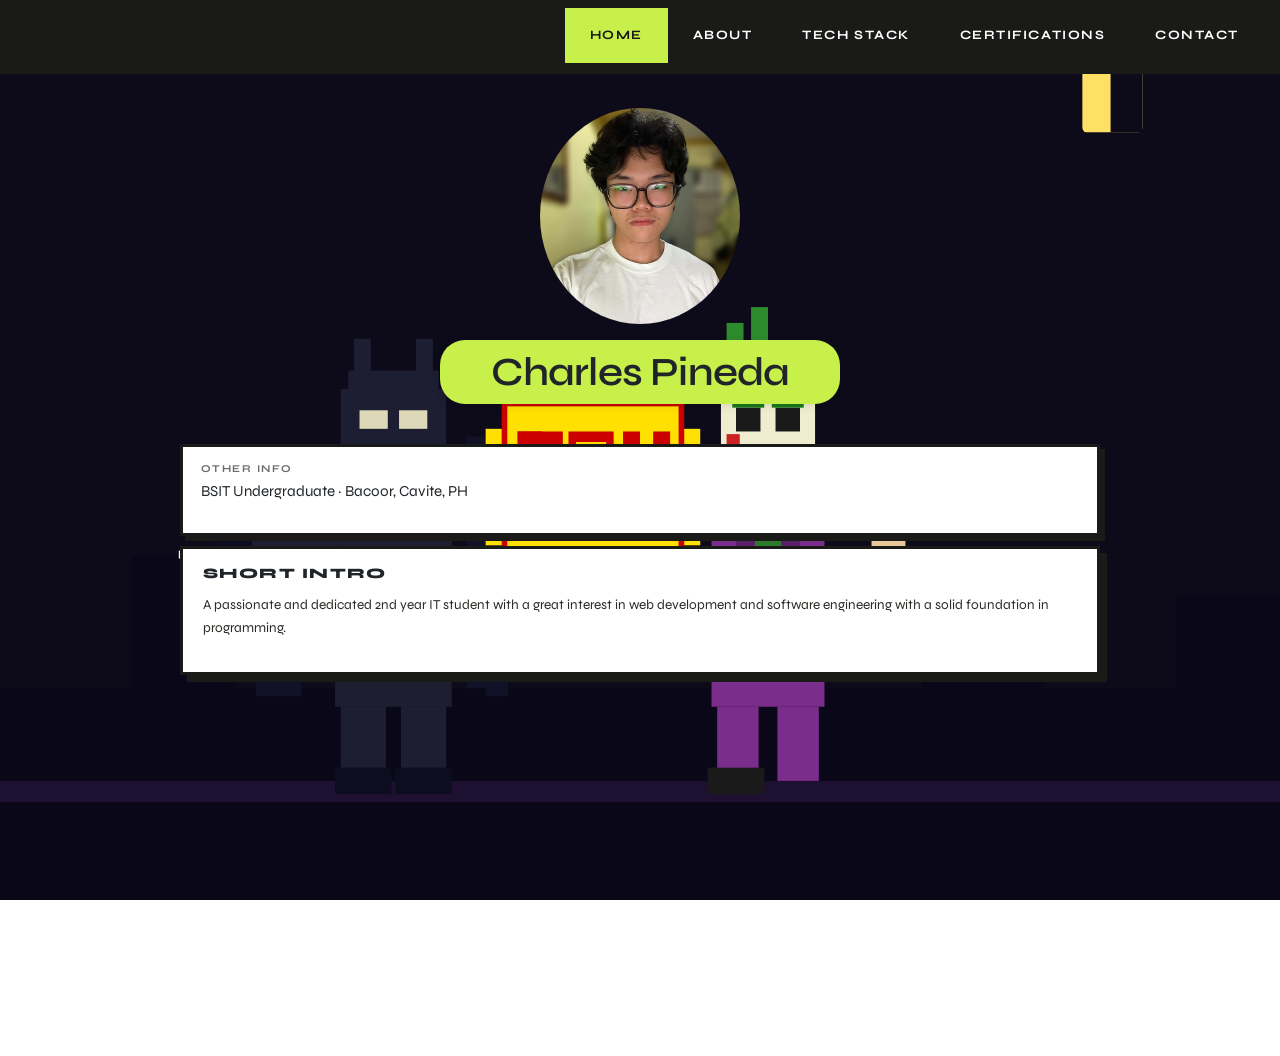
==== commit 0d32298f: "inline clean up, script separation, addition of integrations" ====
--- a/index.html
+++ b/index.html
@@ -10,9 +10,7 @@
 </head>
 <body>
   <div class="comic-bg" aria-hidden="true">
-  <svg width="100%" height="100%" viewBox="0 0 680 340"
-  preserveAspectRatio="none"
-  xmlns="http://www.w3.org/2000/svg">
+  <svg width="100%" height="100%" viewBox="0 0 680 340" preserveAspectRatio="none" xmlns="http://www.w3.org/2000/svg">
     <style>
       @keyframes batmanPunch {
         0%,100%  { transform: translateX(0px); }
@@ -35,22 +33,10 @@
         42%,58%  { opacity:0.5; }
         70%,100% { opacity:0; }
       }
-      .batman-group { 
-  animation: batmanPunch 8s ease-in-out infinite; 
-  transform-origin: 210px 220px; 
-}
-
-.joker-group { 
-  animation: jokerFly 8s ease-in-out infinite; 
-  transform-origin: 410px 220px; 
-}
-.pow-group { 
-  animation: powFlash 8s ease-in-out infinite; 
-  transform-origin: 310px 185px; 
-}
-.motion-lines { 
-  animation: motionLines 8s ease-in-out infinite; 
-}
+      .batman-group { animation: batmanPunch 8s ease-in-out infinite; transform-origin: 210px 220px; }
+      .joker-group { animation: jokerFly 8s ease-in-out infinite; transform-origin: 410px 220px; }
+      .pow-group { animation: powFlash 8s ease-in-out infinite; transform-origin: 310px 185px; }
+      .motion-lines { animation: motionLines 8s ease-in-out infinite; }
     </style>
     <rect width="680" height="340" fill="#0d0b1a"/>
     <rect x="40" y="18" width="3" height="3" fill="#fff" opacity="0.6"/>
@@ -139,9 +125,10 @@
   </svg>
 </div>
 
- <nav class="navbar navbar-expand-md fixed-top custom-nav">
+<nav class="navbar navbar-expand-md fixed-top custom-nav">
   <div class="container-fluid px-3">
-    <a class="navbar-brand d-md-none" href="#" style="font-family: 'Syne'; font-weight: 800; color: var(--accent);">My Portfolio</a>
+    <!-- Cleaned Mobile Logo -->
+    <a class="navbar-brand d-md-none" href="#">Portfolio</a>
 
     <button class="navbar-toggler" type="button" data-bs-toggle="collapse" data-bs-target="#portfolioNavbar" aria-controls="portfolioNavbar" aria-expanded="false" aria-label="Toggle navigation">
       <span class="navbar-toggler-icon"></span>
@@ -149,15 +136,17 @@
 
     <div class="collapse navbar-collapse" id="portfolioNavbar">
       <div class="navbar-nav ms-auto">
-        <a class="nav-link active" href="index.html";>Home</a>
-        <a class="nav-link" href="about.html" style="color: var(--accent);">About</a>
-        <a class="nav-link" href="techstack.html"style="color: var(--accent);">Tech Stack</a>
-        <a class="nav-link" href="certification.html"style="color: var(--accent);">Certifications</a>
-        <a class="nav-link" href="contact.html"style="color: var(--accent);">Contact</a>
+        <!-- Cleaned navigation links -->
+        <a class="nav-link active" href="index.html">Home</a>
+        <a class="nav-link" href="about.html">About</a>
+        <a class="nav-link" href="techstack.html">Tech Stack</a>
+        <a class="nav-link" href="certification.html">Certifications</a>
+        <a class="nav-link" href="contact.html">Contact</a>
       </div>
     </div>
   </div>
 </nav>
+
   <div class="page active">
     <div class="profile-header">
       <div class="profile-sidebar">
@@ -176,17 +165,16 @@
         </div>
 
         <div class="intro-box">
-          <h2>Short Intro</h2>
+          <div class="intro-header-wrapper">
+            <h2>Short Intro</h2>
+          </div>
           <p>
             A passionate and dedicated 2nd year IT student with a great interest in web development and software engineering with a solid foundation in programming.
           </p>
         </div>
       </div>
-
     </div>
-
   </div>
 <script src="https://cdn.jsdelivr.net/npm/bootstrap@5.3.0/dist/js/bootstrap.bundle.min.js"></script>
 </body>
-</html>
-
+</html>
--- a/style.css
+++ b/style.css
@@ -1,4 +1,8 @@
-*, *::before, *::after { box-sizing: border-box; margin: 0; padding: 0; }
+*, *::before, *::after { 
+  box-sizing: border-box; 
+  margin: 0; 
+  padding: 0; 
+}
 
 html,
 body {
@@ -34,8 +38,6 @@
   --shadow: 5px 5px 0px #1a1a18;
 }
 
-
-
 /* =====================
    COMIC BG
 ===================== */
@@ -53,7 +55,7 @@
 .comic-bg svg {
   width: 100%;
   height: 100%;
-  min-width: block;
+  display: block;
 }
 
 nav,
@@ -116,7 +118,12 @@
 }
 nav a.active::after { display: none; }
 
-.page { display: none; padding: 48px 40px; max-width: 960px; margin: 0 auto; }
+.page { 
+  display: none; 
+  padding: 48px 20px; 
+  max-width: 960px; 
+  margin: 0 auto; 
+}
 .page.active { display: block; animation: fadeUp 0.35s ease; }
 
 @keyframes fadeUp {
@@ -201,6 +208,7 @@
   transform: translate(-2px, -2px) !important;
   box-shadow: 5px 5px 0 #1a1a18 !important;
 }
+
 /* PROFILE HEADER */
 .profile-header {
   display: flex;
@@ -235,23 +243,22 @@
   flex-shrink: 0;
   text-align: center;
   padding: 0.5rem 1rem;
-  background: rgba(255, 255, 255, 0.9);
   border-radius: 25px;
   box-shadow: 0 2px 10px rgba(0, 0, 0, 0.1);
   backdrop-filter: blur(10px);
-  white-space: nowrap;
   margin-bottom: 10%;
   background-color: #c7f04a;
   font-family: 'Syne', sans-serif;
+  width: 100%;
+  box-sizing: border-box;
 }
 
 .name-pill h1 {
   margin: 0;
-  font-size: clamp(1.5rem, 4vw, 2.5rem);
+  font-size: clamp(1.3rem, 5vw, 2.5rem);
   font-weight: 600;
   letter-spacing: -0.02em;
-  overflow: hidden;
-  text-overflow: ellipsis;
+  word-wrap: break-word;
 }
 
 .other-pill {
@@ -259,8 +266,10 @@
   background: var(--card-bg);
   padding: 14px 18px;
   box-shadow: var(--shadow);
-  margin-bottom: 2%;
-  font-family: 'Syne', sans-serif;
+  margin-bottom: 10px;
+  font-family: 'Syne', sans-serif;
+  width: 100%;
+  box-sizing: border-box;
 }
 
 .other-pill .label {
@@ -283,8 +292,10 @@
   display: flex;
   flex-direction: column;
   gap: 10px;
-  margin-bottom: 2%;
-  font-family: 'Syne', sans-serif;
+  margin-bottom: 15px;
+  font-family: 'Syne', sans-serif;
+  width: 100%;
+  box-sizing: border-box;
 }
 
 .contact-row {
@@ -302,10 +313,9 @@
   background: var(--card-bg);
   box-shadow: 7px 7px 0px var(--ink);
   padding: 16px 20px;
-  margin-bottom: 0;
-  width: 100%;
-  margin-left: 0;
-  font-family: 'Syne', sans-serif;
+  width: 100%;
+  font-family: 'Syne', sans-serif;
+  box-sizing: border-box;
 }
 
 .intro-box h2 {
@@ -342,11 +352,12 @@
   box-shadow: 6px 6px 0 var(--border);
   transition: 0.2s;
 }
+
 .cert-card:link,
 .cert-card:visited {
   border: 3px solid var(--border);
   background: var(--card-bg);
-  box-shadow: 5px 5px 0 var(--border); ;
+  box-shadow: 5px 5px 0 var(--border); 
   padding: 20px 24px;
   display: flex;
   align-items: center;
@@ -358,7 +369,7 @@
 
 .cert-card:hover {
   transform: translate(-2px, -2px);
-  box-shadow: 8px 8px 0 var(black);
+  box-shadow: 8px 8px 0 var(--border);
   color: inherit;
 }
 
@@ -401,8 +412,8 @@
 }
 
 .profile-icon {
-  max-width: 60%;
-  max-height: 65%;
+  max-width: 100%;
+  height: auto;
   display: block;
   cursor: pointer;
   transition: transform 0.2s ease;
@@ -444,54 +455,55 @@
   font-size: 1.7rem;
   line-height: 1.6;
 }
-/* Forces the grid into two columns even on smaller screens */
+
 .contact-layout {
   display: grid;
-  grid-template-columns: 1fr 1fr; /* Side-by-side */
+  grid-template-columns: 1fr 1fr;
   gap: 15px;
-  max-width: 500px; /* Keeps the whole section from getting too wide */
-  margin: 0 auto;   /* Centers the grid on the page */
-}
-
-/* Reduces the size of the contact cards and icons */
+  max-width: 100%;
+  margin: 0 auto;
+}
+
 .contact-layout .about-card {
-  padding: 15px; /* Smaller internal spacing */
+  padding: 15px;
 }
 
 .contact-layout .profile-icon {
-  width: 400px;  /* Adjusted from previous larger sizes */
-  height: 400px;
+  width: 100%;
+  max-width: 200px;
+  height: auto;
   object-fit: contain;
   transition: transform 0.3s ease;
 }
 
 .contact-layout .profile-icon:hover {
-  transform: scale(1.1); /* Adds a little pop when hovered */
-}
-
-/* Adjusts the text size inside these smaller cards */
+  transform: scale(1.1);
+}
+
 .contact-layout h3 {
   font-size: 0.9rem;
   margin-bottom: 10px;
 }
+
 /* Container forces horizontal alignment */
 .social-container {
   display: flex;
-  justify-content: center; /* Centers them on the screen */
+  justify-content: center;
   align-items: center;
-  gap: 400px;              /* Space between the two icons */
+  gap: 100px;
   margin-top: 20px;
   padding: 10px;
+  width: 100%;
 }
 
 /* Individual items */
 .social-item {
   text-align: center;
-  flex: 0 1 auto;        /* Prevents items from stretching too much */
+  flex: 0 1 auto;
 }
 
 .social-item h3 {
-  font-size: 0.7rem;     /* Makes the "GITHUB" text smaller */
+  font-size: 0.7rem;
   letter-spacing: 1px;
   margin-bottom: 8px;
   color: #fff;
@@ -500,35 +512,38 @@
 
 /* Sizing the icons */
 .social-icon {
-  width: 200px;           /* Adjust this to make them "a little smaller" */
-  height: 200px;
+  width: 100%;
+  max-width: 200px;
+  height: auto;
   object-fit: contain;
   transition: transform 0.2s;
 }
 
 .social-icon:hover {
-  transform: scale(1.1); /* Adds that bouncy comic feel */
-}
-
-/* Mobile Tweak: Ensure they STAY side-by-side even on small phones */
-@media (max-width: 480px) {
-  .social-icon {
-    width: 45px;         /* Slightly smaller on mobile to prevent squashing */
-    height: 45px;
-  }
-  .social-container {
-    gap: 15px;
-  }
-}
-/* Container that creates the "Floating" effect */
+  transform: scale(1.1);
+}
+
+.modal-content {
+  border: 4px solid var(--accent); 
+  box-shadow: 10px 10px 0px var(--border); 
+  border-radius: 0; 
+}
+
+.modal-backdrop.show {
+  opacity: 0.8;
+  background-color: #0d0b1a; 
+}
+
 .form-wrapper-comic {
   position: relative;
+  width: 100%;
   max-width: 600px;
   margin: 0 auto;
-  background: var(--accent); /* This creates a lime green outline effect */
+  background: var(--accent);
   padding: 4px;
   border: 4px solid var(--border);
-  box-shadow: 15px 15px 0px var(--ink); /* Deep black shadow */
+  box-shadow: 15px 15px 0px var(--ink);
+  box-sizing: border-box;
 }
 
 .contact-form-card {
@@ -538,7 +553,6 @@
   padding: 20px !important;
 }
 
-/* Fun Label Styling */
 .form-label-comic {
   font-family: 'Syne', sans-serif;
   font-weight: 800;
@@ -549,7 +563,6 @@
   margin-bottom: 5px;
 }
 
-/* The Button that really stands out */
 .send-btn-comic {
   background: var(--accent);
   color: var(--ink);
@@ -566,7 +579,7 @@
 
 .send-btn-comic:hover {
   transform: translate(-2px, -2px);
-  box-shadow: 10px 10px 0px var(--border);
+  box-shadow: 10px 10px 0px rgba(255, 255, 255, 0.274);
 }
 
 .send-btn-comic:active {
@@ -574,48 +587,118 @@
   box-shadow: 0px 0px 0px var(--border);
 }
 
-/* Custom Input Focus with Lime Glow */
+.custom-input {
+  background: rgba(255, 255, 255, 0.103) !important;
+  border: 3px solid var(--border) !important;
+  border-radius: 0 !important;
+  color: #fff !important;
+  font-family: 'Syne', sans-serif;
+  padding: 12px !important;
+}
+
 .custom-input:focus {
   border-color: var(--accent) !important;
-  background: rgba(200, 240, 74, 0.05) !important;
-  box-shadow: none !important;
-}
-/* =====================
-   MOBILE BREAKPOINTS
-===================== */
+  box-shadow: 4px 4px 0px var(--accent) !important;
+  outline: none;
+}
+
+.custom-input::placeholder {
+  color: #9a9a95;
+  font-family: 'Syne', sans-serif;
+}
+
+.swal2-html-container {
+  font-family: 'Syne', sans-serif !important;
+}
+
+/* --- Base Theme --- */
+.custom-nav {
+  background: var(--ink) !important;
+  border-bottom: 3px solid var(--border);
+  --bs-navbar-active-color: var(--ink);
+  --bs-navbar-color: #ffffff;
+}
+
+#portfolioNavbar .navbar-nav .nav-link, 
+.custom-nav .navbar-nav .nav-link {
+  color: #ffffff !important;
+  font-family: 'Syne', sans-serif;
+  font-weight: 700;
+  font-size: 0.8rem;
+  text-transform: uppercase;
+  padding: 18px 25px !important;
+  opacity: 1 !important; 
+}
+
+#portfolioNavbar .nav-link.active,
+.custom-nav .nav-link.active {
+  color: var(--ink) !important;
+  background: var(--accent) !important;
+}/* Active transition target for the scroll-reveal element */
+.form-wrapper-comic.active {
+  opacity: 1 !important;
+  transform: translateY(0) !important;
+}
+
+.custom-nav .navbar-brand {
+  font-family: 'Syne', sans-serif;
+  font-weight: 800;
+  color: var(--accent) !important; /* Overrides default Bootstrap color tokens */
+}
+
+.custom-nav .nav-link {
+  color: var(--accent) !important; /* Globally links color properties to your color token variable */
+  transition: opacity 0.2s ease-in-out;
+}
+
+.custom-nav .nav-link:hover {
+  opacity: 0.8;
+}
+
+.custom-nav .nav-link.active {
+  color: #ffffff !important; /* Sets the color accent state when the user is viewing this active layout page */
+  opacity: 1;
+}
+.cert-badge .badge-img {
+  max-width: 100%;
+  max-height: 100%;
+  display: block;
+}
+/* =======================================
+   RESPONSIVE LAYOUT BREAKPOINTS (CLEANED)
+======================================= */
 @media (max-width: 760px) {
   .profile-header {
-    grid-template-columns: 1fr;
-    grid-template-rows: none;
+    flex-direction: column;
     justify-items: center;
   }
 
-  .profile-sidebar,
-  .info-column,
-  .right-column {
+  .profile-sidebar {
     align-items: center;
     width: 100%;
-    max-width: 560px;
+    max-width: 100%;
     margin: 0 auto;
     padding: 12px 16px;
   }
 
   .photo-box {
-    width: 180px;
-    height: 180px;
-  }
-
-  .name-pill,
-  .other-pill,
-  .contact-card,
-  .intro-box {
+    width: 160px;
+    height: 160px;
+  }
+
+  .name-pill {
     width: 100%;
     max-width: 100%;
   }
 
-  .name-pill h1 { font-size: 2rem; }
-  .page { padding: 32px 24px; }
+  .name-pill h1 { font-size: 1.5rem; }
+  .page { padding: 32px 16px; }
   .about-grid { grid-template-columns: 1fr; }
+  
+  .contact-layout {
+    grid-template-columns: 1fr; /* Stack layout options sequentially on mobile */
+    justify-items: center;
+  }
 }
 
 @media (max-width: 600px) {
@@ -629,160 +712,131 @@
   }
 
   body {
-    padding-top: 100px; 
-  }
-  .page { padding: 24px 16px; }
+    padding-top: 110px; 
+  }
 
   nav a {
     flex: 1 1 50%; 
-    padding: 12px 4px;
+    padding: 10px 4px !important;
     font-size: 0.75rem; 
     letter-spacing: 0.05em;
     border-bottom: 1px solid rgba(255, 255, 255, 0.1);
-    white-space: nowrap; /* Prevents "Tech Stack" from breaking into two lines */
-  }
-
-  /* Adjust the active indicator for the grid layout */
+    white-space: nowrap;
+  }
+
   nav a::after {
     bottom: 0;
   }
-}
-
-  .stack-grid {
-    grid-template-columns: repeat(auto-fill, minmax(90px, 1fr));
-    gap: 10px;
-    margin-bottom: 24px;
-    padding: 12px 16px;
-  }
-
-  .stack-item {
-    padding: 14px 8px;
-    font-size: 0.72rem;
-  }
-
-  .stack-icon { font-size: 1.4rem; }
-
-  .cert-card {
-    padding: 14px 16px;
-    gap: 12px;
-  }
-
-  .cert-badge {
-    width: 40px;
-    height: 40px;
-    font-size: 1.2rem;
-  }
-
-  .cert-info h3 { font-size: 0.88rem; }
-  .cert-info p { font-size: 0.78rem; }
-
-  .section-title { font-size: 0.9rem; margin-bottom: 16px; }
-
-  .about-grid { grid-template-columns: 1fr; }
-
-  .highlight-grid {
-    padding: 24px 20px;
-  }
-
-  .about-card {
-    padding: 18px 16px;
-  }
-
-
-@media (max-width: 540px) {
-  .profile-header {
-    grid-template-columns: 1fr;
-    justify-items: center;
-  }
-
-  .profile-sidebar,
-  .info-column,
-  .right-column {
-    align-items: center;
-    width: 100%;
-    max-width: 520px;
-    margin: 0 auto;
-  }
-
-  .photo-box {
-    width: 150px;
-    height: 150px;
-  }
-
-  .name-pill,
-  .other-pill,
-  .contact-card,
-  .intro-box {
-    width: 100%;
-    max-width: 100%;
-  }
-
-  .name-pill { padding: 14px 18px; }
-  .name-pill h1 { font-size: 1.9rem; }
-  .other-pill { padding: 12px 14px; }
-  .contact-card { padding: 14px 16px; }
-  .contact-row { font-size: 0.82rem; word-break: break-all; }
-  .intro-box { padding: 14px 16px; }
-
-  @media (max-width: 600px) {
+
+  /* SVG Animation Scalers */
   .batman-group {
     transform-origin: 210px 220px;
-    transform: scale(0.55) translate(-140px, 60px);
+    transform: scale(0.45) translate(-180px, 90px);
   }
   .joker-group {
     transform-origin: 410px 220px;
-    transform: scale(0.55) translate(60px, 60px);
+    transform: scale(0.45) translate(40px, 90px);
   }
   .pow-group {
     transform-origin: 310px 185px;
-    transform: scale(0.55) translate(-40px, 60px);
+    transform: scale(0.45) translate(-60px, 90px);
   }
   .motion-lines {
-    transform: scale(0.55) translate(-140px, 60px);
-  }
-}
-.swal2-html-container {
-  font-family: 'Syne', sans-serif !important;
-}
-/* --- Base Theme --- */
-.custom-nav {
-  background: var(--ink) !important;
-  border-bottom: 3px solid var(--border);
-  --bs-navbar-active-color: var(--ink);
-    --bs-navbar-color: #ffffff;
-}
-
-#portfolioNavbar .navbar-nav .nav-link, 
-.custom-nav .navbar-nav .nav-link {
-    color: #ffffff !important;
-    font-family: 'Syne', sans-serif;
-    font-weight: 700;
+    transform: scale(0.45) translate(-180px, 90px);
+  }
+  .social-container {
+    gap: 20px;
+    flex-direction: row;
+    justify-content: space-evenly;
+  }
+  .social-icon {
+    max-width: 120px;
+  }
+}
+
+/* =======================================
+   CRITICAL 320px x 800px ULTRA-MOBILE FOCUS
+======================================= */
+@media (max-width: 360px) {
+  body {
+    padding-top: 105px;
+  }
+  
+  .page {
+    padding: 20px 12px;
+  }
+
+  .section-title {
+    font-size: 0.85rem;
+    margin-bottom: 16px;
+  }
+
+  nav a {
+    font-size: 0.7rem;
+    padding: 8px 2px !important;
+  }
+
+  .name-pill h1 {
+    font-size: 1.15rem;
+  }
+
+  .stack-grid {
+    grid-template-columns: repeat(auto-fill, minmax(80px, 1fr));
+    gap: 8px;
+  }
+
+  .stack-item {
+    padding: 10px 4px;
+    font-size: 0.68rem;
+  }
+
+  .social-container {
+    gap: 15px;
+    flex-direction: row;
+    justify-content: space-evenly;
+  }
+
+  .social-icon {
+    max-width: 95px;
+  }
+
+  .cert-card:link, .cert-card:visited, .cert-card {
+    padding: 12px;
+    gap: 10px;
+  }
+
+  .cert-badge {
+    width: 45px;
+    height: 45px;
+    margin-right: 5px;
+  }
+
+  .cert-info h3 {
     font-size: 0.8rem;
-    text-transform: uppercase;
-    padding: 18px 25px !important;
-    opacity: 1 !important; /* Ensures no transparency is dulling the white */
-}
-
-/* Keep the active state dark for readability against the lime green */
-#portfolioNavbar .nav-link.active {
-    color: var(--ink) !important;
-    background: var(--accent) !important;
-}
-
-.custom-nav .nav-link.active {
-  background: var(--accent) !important;
-  color: var(--ink) !important;
-}
-
-/* --- Mobile Specific Styles --- */
+  }
+
+  .cert-info p {
+    font-size: 0.7rem;
+  }
+  
+  .form-wrapper-comic {
+    box-shadow: 8px 8px 0px var(--ink);
+  }
+  
+  .contact-form-card {
+    padding: 12px !important;
+  }
+}
+
+/* --- Bootstrap Toggler Fixes --- */
 @media (max-width: 767px) {
   .navbar-toggler {
     border: 3px solid var(--accent);
     border-radius: 0;
     padding: 5px;
-  }
-
-  /* Colors the hamburger lines to your accent color */
+    margin: 5px;
+  }
+
   .navbar-toggler-icon {
     background-image: url("data:image/svg+xml,%3csvg xmlns='http://www.w3.org/2000/svg' viewBox='0 0 30 30'%3e%3cpath stroke='rgba%28200, 240, 74, 1%29' stroke-linecap='round' stroke-miterlimit='10' stroke-width='2' d='M4 7h22M4 15h22M4 23h22'/%3e%3c/svg%3e");
   }
@@ -791,62 +845,12 @@
     background: var(--ink);
     border: 3px solid var(--border);
     margin-top: 10px;
-    box-shadow: 6px 6px 0px var(--accent); /* Adds a comic-style pop */
-  }
-
-  .custom-nav .nav-link {
+    box-shadow: 6px 6px 0px var(--accent);
+  }
+
+  .custom-nav .navbar-nav .nav-link {
     text-align: left;
-    padding: 15px !important;
+    padding: 12px !important;
     border-bottom: 1px solid rgba(255, 255, 255, 0.1);
   }
-}
-/* Forces the grid into two columns even on smaller screens */
-.contact-layout {
-  display: grid;
-  grid-template-columns: 1fr 1fr; /* Side-by-side */
-  gap: 15px;
-  max-width: 500px; /* Keeps the whole section from getting too wide */
-  margin: 0 auto;   /* Centers the grid on the page */
-}
-
-/* Reduces the size of the contact cards and icons */
-.contact-layout .about-card {
-  padding: 15px; /* Smaller internal spacing */
-}
-
-.contact-layout .profile-icon {
-  width: 200px;  /* Adjusted from previous larger sizes */
-  height: 200px;
-  object-fit: contain;
-  transition: transform 0.3s ease;
-}
-
-.contact-layout .profile-icon:hover {
-  transform: scale(1.1); /* Adds a little pop when hovered */
-}
-
-/* Adjusts the text size inside these smaller cards */
-.contact-layout h3 {
-  font-size: 0.9rem;
-  margin-bottom: 10px;
-}
-.custom-input {
-  background: var(--ink) !important;
-  border: 3px solid var(--border) !important;
-  border-radius: 0 !important;
-  color: #fff !important;
-  font-family: 'DM Sans', sans-serif;
-  padding: 12px !important;
-}
-
-.custom-input:focus {
-  border-color: var(--accent) !important;
-  box-shadow: 4px 4px 0px var(--accent) !important;
-  outline: none;
-}
-
-.custom-input::placeholder {
-  color: #9a9a95;
-}
-
 }
